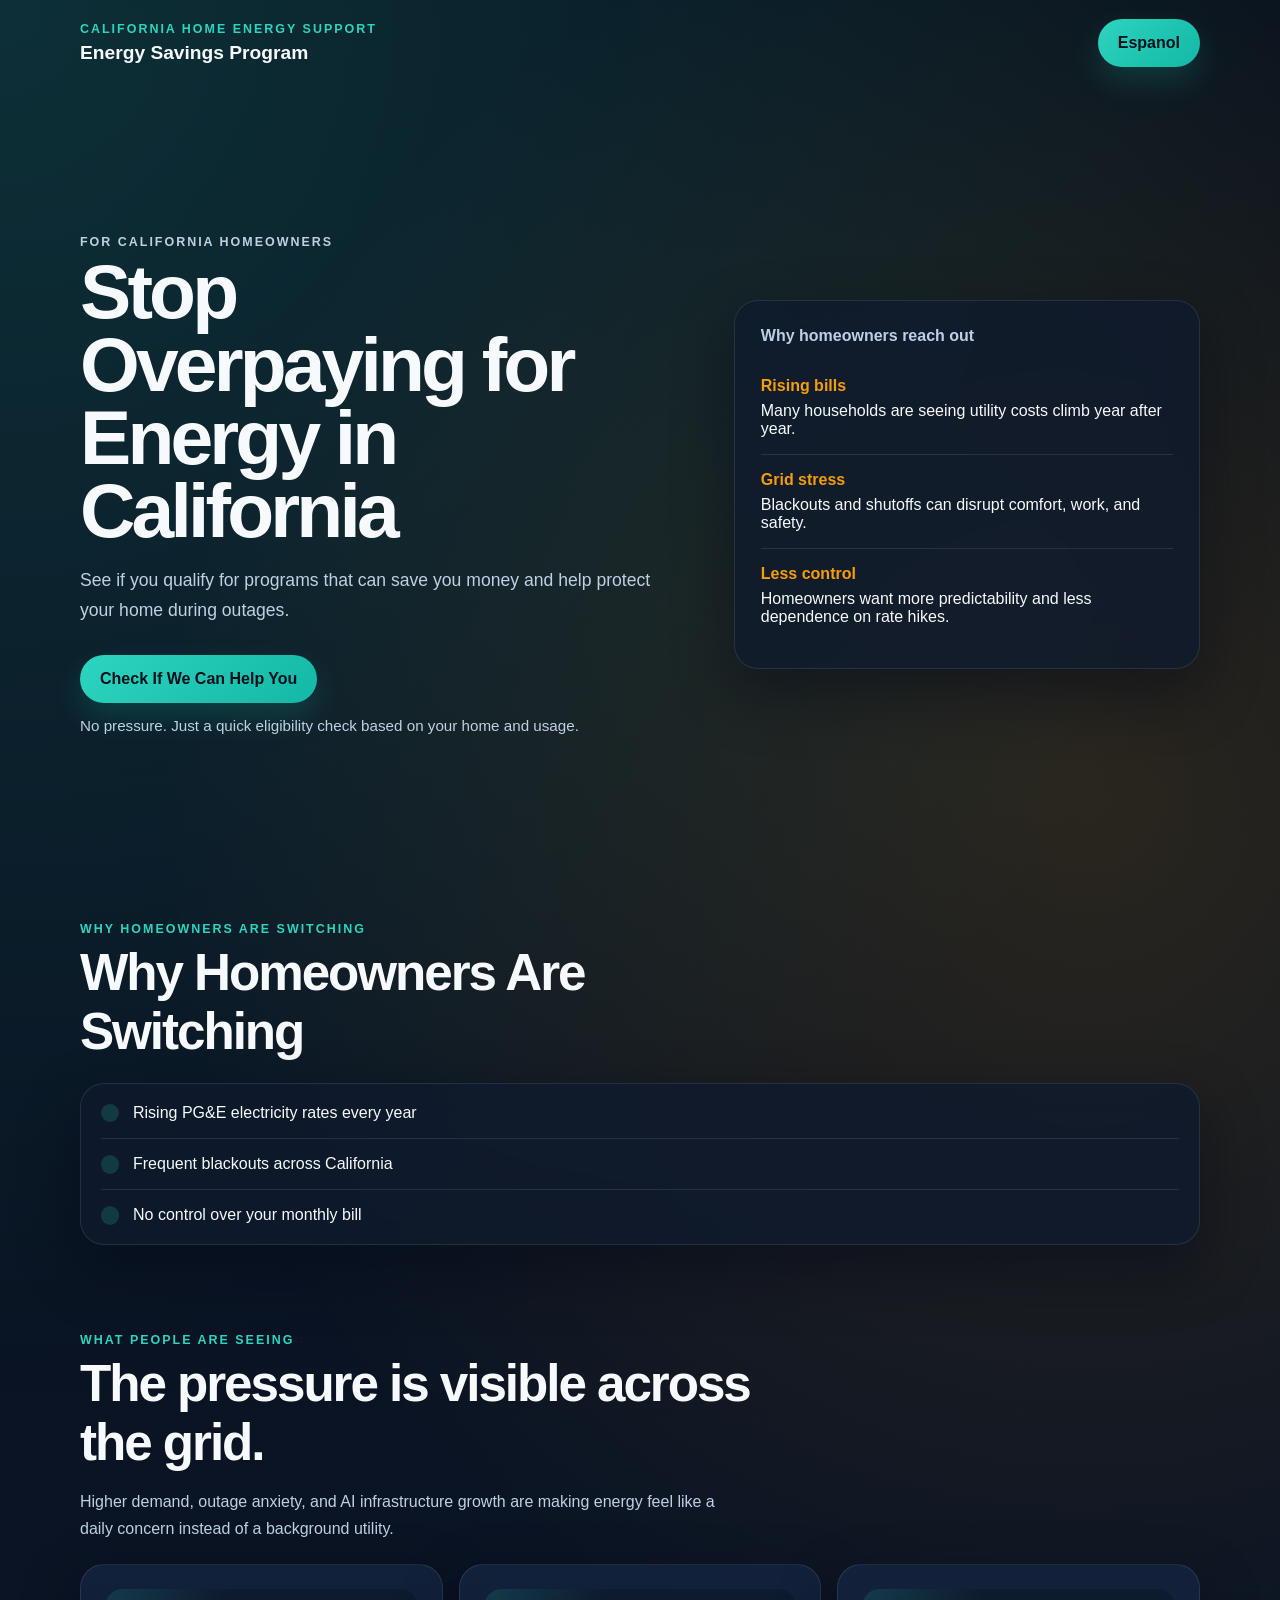
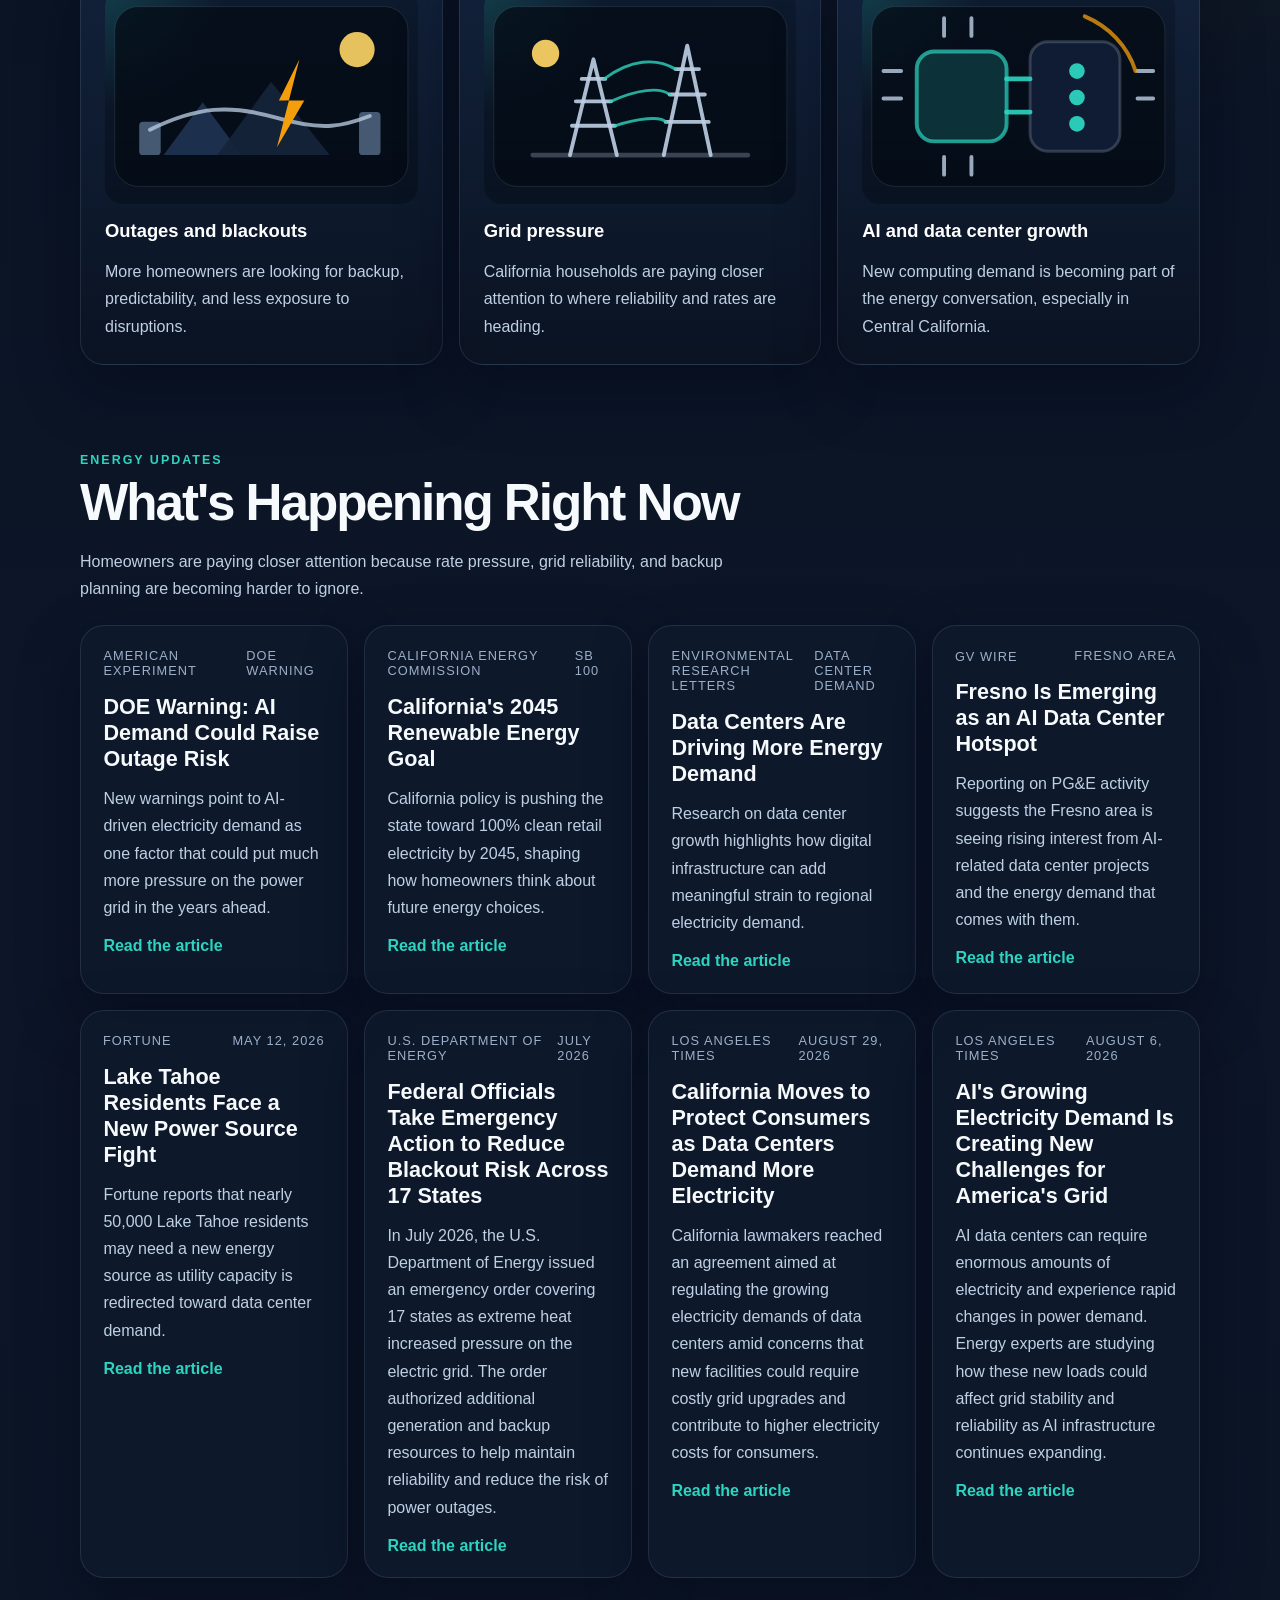
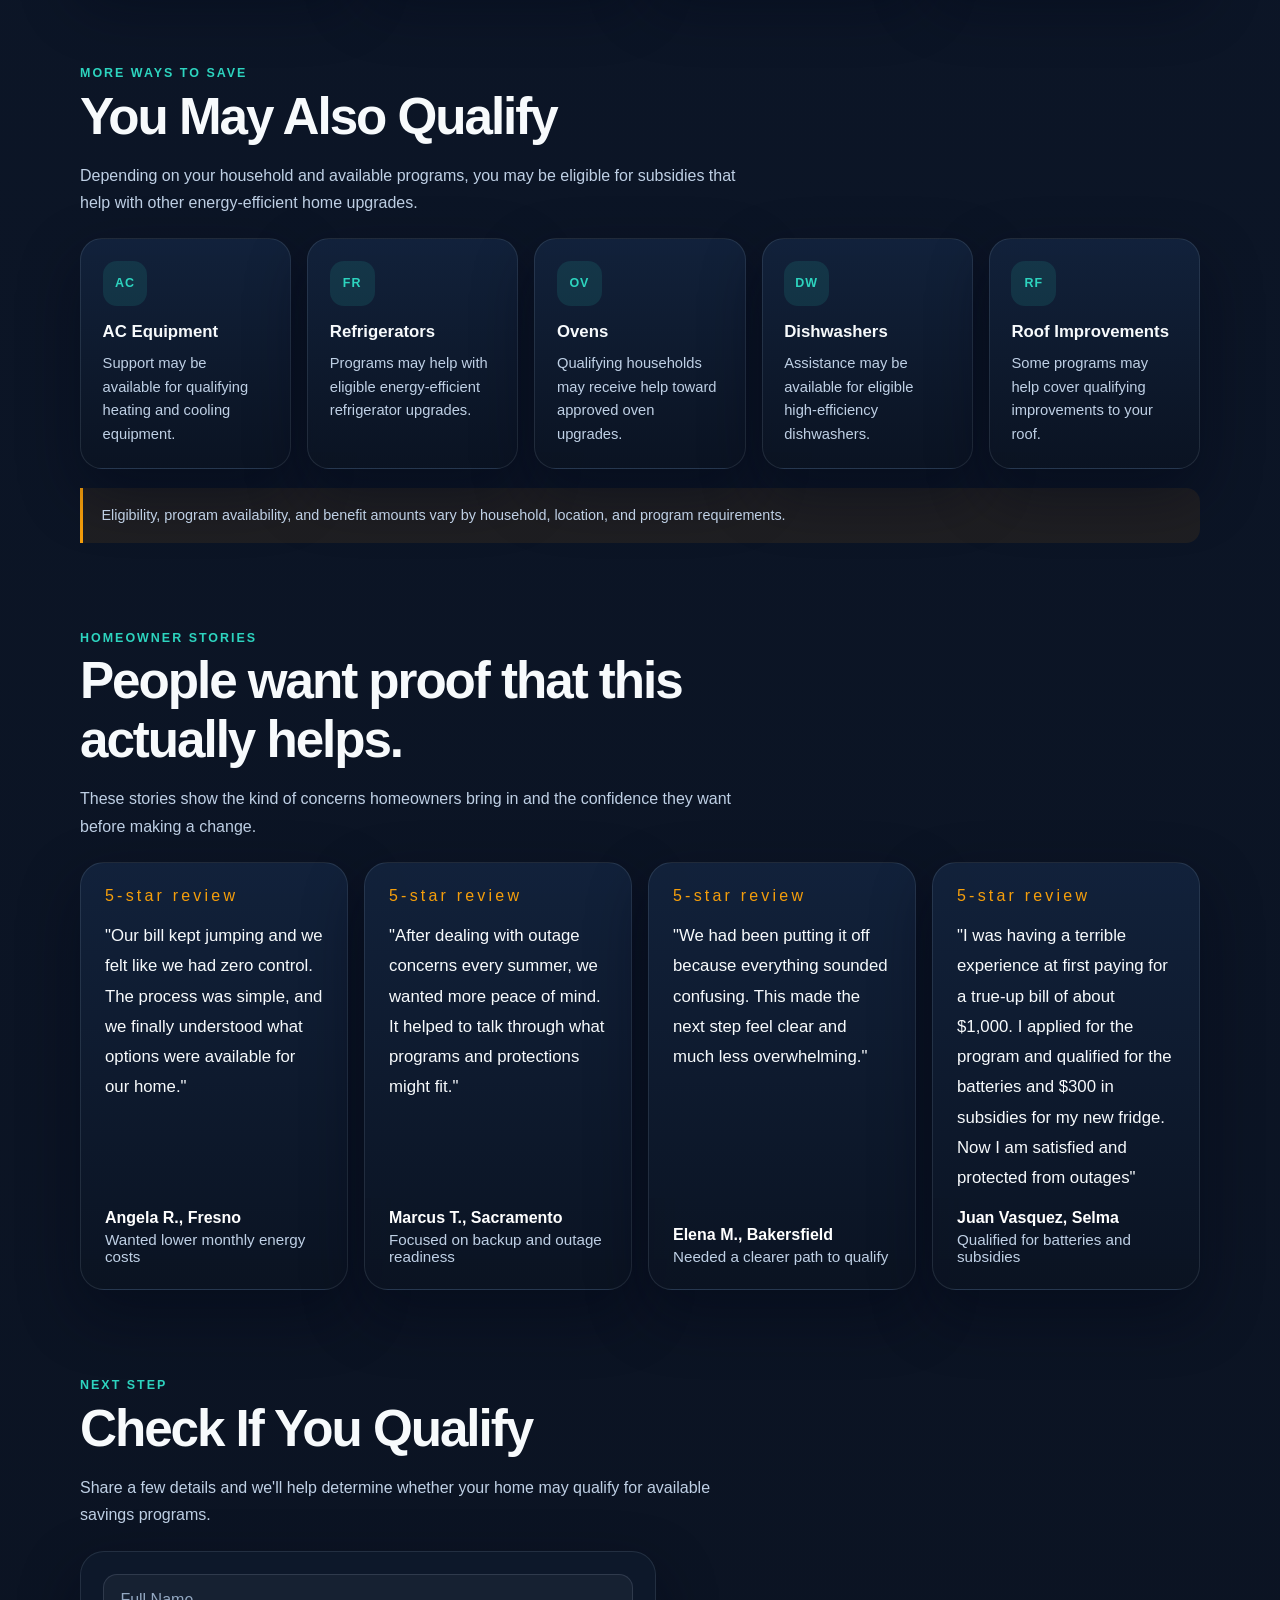
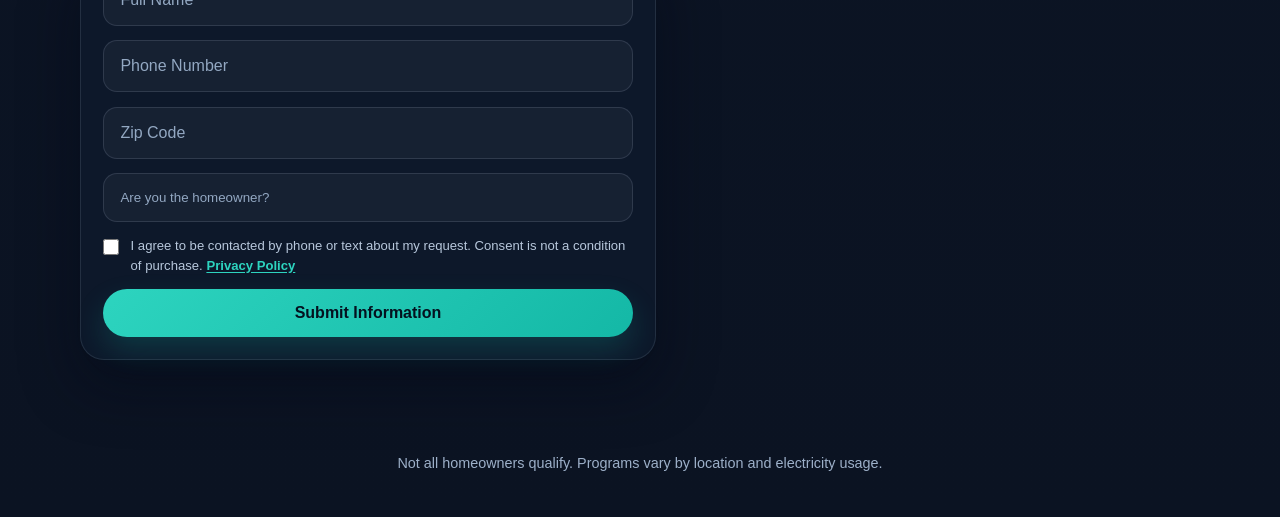
==== index.html @ 810e5eb0 "Initial website commit" ====
<!DOCTYPE html>
<html lang="en">
  <head>
    <meta charset="UTF-8" />
    <meta name="viewport" content="width=device-width, initial-scale=1.0" />
    <title id="pageTitle">Energy Savings Program</title>
    <meta
      name="description"
      content="Find out if your California home may qualify for energy savings programs that can lower your bill and help protect against outages."
    />
    <link rel="stylesheet" href="styles.css" />
  </head>
  <body>
    <header class="site-header">
      <div class="brand-block">
        <p class="eyebrow" id="navTag">California Home Energy Support</p>
        <h1 class="brand-title">Energy Savings Program</h1>
      </div>
      <button class="language-toggle" type="button" onclick="toggleLanguage()" id="langButton">
        Espanol
      </button>
    </header>

    <main>
      <section class="hero">
        <div class="hero-copy">
          <p class="eyebrow" id="heroTag">For California homeowners</p>
          <h2 id="headline">Stop Overpaying for Energy in California</h2>
          <p id="subtext">
            See if you qualify for programs that can save you money and help
            protect your home during outages.
          </p>
          <div class="hero-actions">
            <a class="cta" href="#qualify" id="ctaText">Check If We Can Help You</a>
            <p class="microcopy" id="heroNote">
              No pressure. Just a quick eligibility check based on your home and usage.
            </p>
          </div>
        </div>

        <aside class="hero-card">
          <p class="card-label" id="cardLabel">Why homeowners reach out</p>
          <ul class="stat-list">
            <li>
              <strong id="statOneNumber">Rising bills</strong>
              <span id="statOneText">Many households are seeing utility costs climb year after year.</span>
            </li>
            <li>
              <strong id="statTwoNumber">Grid stress</strong>
              <span id="statTwoText">Blackouts and shutoffs can disrupt comfort, work, and safety.</span>
            </li>
            <li>
              <strong id="statThreeNumber">Less control</strong>
              <span id="statThreeText">Homeowners want more predictability and less dependence on rate hikes.</span>
            </li>
          </ul>
        </aside>
      </section>

      <section class="section">
        <div class="section-heading">
          <p class="eyebrow" id="switchTag">Why homeowners are switching</p>
          <h2 id="switchTitle">Why Homeowners Are Switching</h2>
        </div>
        <ul class="reasons-list">
          <li id="reasonOne">Rising PG&amp;E electricity rates every year</li>
          <li id="reasonTwo">Frequent blackouts across California</li>
          <li id="reasonThree">No control over your monthly bill</li>
        </ul>
      </section>

      <section class="section visual-section">
        <div class="section-heading">
          <p class="eyebrow" id="visualTag">What people are seeing</p>
          <h2 id="visualTitle">The pressure is visible across the grid.</h2>
          <p id="visualIntro">
            Higher demand, outage anxiety, and AI infrastructure growth are making
            energy feel like a daily concern instead of a background utility.
          </p>
        </div>

        <div class="visual-grid">
          <article class="visual-card">
            <div class="visual-art visual-art-blackout" aria-hidden="true">
              <svg viewBox="0 0 320 220" role="presentation">
                <rect x="10" y="18" width="300" height="184" rx="24" />
                <circle cx="258" cy="62" r="18" class="glow-orb" />
                <path d="M60 170 L100 116 L140 170 Z" class="mountain-shape" />
                <path d="M115 170 L170 95 L230 170 Z" class="mountain-shape-alt" />
                <rect x="35" y="136" width="22" height="34" rx="4" class="pole-block" />
                <rect x="260" y="126" width="22" height="44" rx="4" class="pole-block" />
                <path d="M46 144 C95 120 128 118 176 132 S245 140 271 130" class="power-line" />
                <path d="M199 72 L178 114 H204 L176 162" class="bolt-shape" />
              </svg>
            </div>
            <p class="visual-label" id="visualOneLabel">Outages and blackouts</p>
            <p class="visual-text" id="visualOneText">
              More homeowners are looking for backup, predictability, and less exposure
              to disruptions.
            </p>
          </article>

          <article class="visual-card">
            <div class="visual-art visual-art-grid" aria-hidden="true">
              <svg viewBox="0 0 320 220" role="presentation">
                <rect x="10" y="18" width="300" height="184" rx="24" />
                <path d="M50 170 H270" class="ground-line" />
                <path d="M88 170 L112 72 L136 170" class="tower-legs" />
                <path d="M184 170 L208 58 L232 170" class="tower-legs" />
                <path d="M100 92 H124 M94 115 H130 M90 140 H134" class="tower-bars" />
                <path d="M196 82 H220 M190 108 H226 M186 136 H230" class="tower-bars" />
                <path d="M123 92 C150 72 176 70 196 82" class="wire-curve" />
                <path d="M130 115 C156 103 180 100 190 108" class="wire-curve" />
                <path d="M134 140 C158 132 181 130 186 136" class="wire-curve" />
                <circle cx="63" cy="66" r="14" class="sun-disc" />
              </svg>
            </div>
            <p class="visual-label" id="visualTwoLabel">Grid pressure</p>
            <p class="visual-text" id="visualTwoText">
              California households are paying closer attention to where reliability and rates are heading.
            </p>
          </article>

          <article class="visual-card">
            <div class="visual-art visual-art-ai" aria-hidden="true">
              <svg viewBox="0 0 320 220" role="presentation">
                <rect x="10" y="18" width="300" height="184" rx="24" />
                <rect x="56" y="64" width="92" height="92" rx="18" class="chip-core" />
                <rect x="172" y="54" width="92" height="112" rx="18" class="server-stack" />
                <path d="M148 92 H172" class="data-link" />
                <path d="M148 126 H172" class="data-link" />
                <path d="M84 48 V30 M112 48 V30 M84 190 V172 M112 190 V172" class="pin-line" />
                <path d="M40 84 H22 M40 112 H22 M282 84 H298 M282 112 H298" class="pin-line" />
                <circle cx="220" cy="84" r="8" class="status-dot" />
                <circle cx="220" cy="111" r="8" class="status-dot" />
                <circle cx="220" cy="138" r="8" class="status-dot" />
                <path d="M228 28 C252 38 272 58 280 84" class="signal-arc" />
              </svg>
            </div>
            <p class="visual-label" id="visualThreeLabel">AI and data center growth</p>
            <p class="visual-text" id="visualThreeText">
              New computing demand is becoming part of the energy conversation, especially in Central California.
            </p>
          </article>
        </div>
      </section>

      <section class="section articles">
        <div class="section-heading">
          <p class="eyebrow" id="articleTag">Energy updates</p>
          <h2 id="articleTitle">What's Happening Right Now</h2>
          <p id="articleIntro">
            Homeowners are paying closer attention because rate pressure, grid reliability,
            and backup planning are becoming harder to ignore.
          </p>
        </div>

        <div class="article-grid">
          <article class="article">
            <div class="article-meta">
              <span id="articleOneSource">American Experiment</span>
              <span id="articleOneDate">DOE warning</span>
            </div>
            <h3 id="articleOneTitle">DOE Warning: AI Demand Could Raise Outage Risk</h3>
            <p id="articleOneText">
              New warnings point to AI-driven electricity demand as one factor that could
              put much more pressure on the power grid in the years ahead.
            </p>
            <a
              href="https://www.americanexperiment.org/risk-of-power-outages-increase-100x-by-2030-warns-doe/"
              id="articleOneLink"
              target="_blank"
              rel="noreferrer"
              >Read the article</a
            >
          </article>

          <article class="article">
            <div class="article-meta">
              <span id="articleTwoSource">California Energy Commission</span>
              <span id="articleTwoDate">SB 100</span>
            </div>
            <h3 id="articleTwoTitle">California's 2045 Renewable Energy Goal</h3>
            <p id="articleTwoText">
              California policy is pushing the state toward 100% clean retail electricity
              by 2045, shaping how homeowners think about future energy choices.
            </p>
            <a
              href="https://www.energy.ca.gov/sb100"
              id="articleTwoLink"
              target="_blank"
              rel="noreferrer"
              >Read the article</a
            >
          </article>

          <article class="article">
            <div class="article-meta">
              <span id="articleThreeSource">Environmental Research Letters</span>
              <span id="articleThreeDate">Data center demand</span>
            </div>
            <h3 id="articleThreeTitle">Data Centers Are Driving More Energy Demand</h3>
            <p id="articleThreeText">
              Research on data center growth highlights how digital infrastructure can add
              meaningful strain to regional electricity demand.
            </p>
            <a
              href="https://iopscience.iop.org/article/10.1088/1748-9326/ABFBA1"
              id="articleThreeLink"
              target="_blank"
              rel="noreferrer"
              >Read the article</a
            >
          </article>

          <article class="article">
            <div class="article-meta">
              <span id="articleFourSource">GV Wire</span>
              <span id="articleFourDate">Fresno area</span>
            </div>
            <h3 id="articleFourTitle">Fresno Is Emerging as an AI Data Center Hotspot</h3>
            <p id="articleFourText">
              Reporting on PG&amp;E activity suggests the Fresno area is seeing rising interest
              from AI-related data center projects and the energy demand that comes with them.
            </p>
            <a
              href="https://gvwire.com/2025/05/27/pge-sees-surge-in-ai-data-center-interest-with-fresno-area-emerging-as-new-hotspot/"
              id="articleFourLink"
              target="_blank"
              rel="noreferrer"
              >Read the article</a
            >
          </article>

          <article class="article">
            <div class="article-meta">
              <span id="articleFiveSource">Fortune</span>
              <span id="articleFiveDate">May 12, 2026</span>
            </div>
            <h3 id="articleFiveTitle">Lake Tahoe Residents Face a New Power Source Fight</h3>
            <p id="articleFiveText">
              Fortune reports that nearly 50,000 Lake Tahoe residents may need a new
              energy source as utility capacity is redirected toward data center demand.
            </p>
            <a
              href="https://fortune.com/2026/05/12/lake-tahoe-data-center-49000-residents-power-source/"
              id="articleFiveLink"
              target="_blank"
              rel="noreferrer"
              >Read the article</a
            >
          </article>

          <article class="article">
            <div class="article-meta">
              <span id="articleSixSource">U.S. Department of Energy</span>
              <span id="articleSixDate">July 2026</span>
            </div>
            <h3 id="articleSixTitle">Federal Officials Take Emergency Action to Reduce Blackout Risk Across 17 States</h3>
            <p id="articleSixText">
              In July 2026, the U.S. Department of Energy issued an emergency order covering 17 states as extreme heat increased pressure on the electric grid. The order authorized additional generation and backup resources to help maintain reliability and reduce the risk of power outages.
            </p>
            <a
              href="https://www.energy.gov/articles/energy-secretary-secures-grid-across-17-states-amid-period-hot-weather"
              id="articleSixLink"
              target="_blank"
              rel="noreferrer"
              >Read the article</a
            >
          </article>

          <article class="article">
            <div class="article-meta">
              <span id="articleSevenSource">Los Angeles Times</span>
              <span id="articleSevenDate">August 29, 2026</span>
            </div>
            <h3 id="articleSevenTitle">California Moves to Protect Consumers as Data Centers Demand More Electricity</h3>
            <p id="articleSevenText">
              California lawmakers reached an agreement aimed at regulating the growing electricity demands of data centers amid concerns that new facilities could require costly grid upgrades and contribute to higher electricity costs for consumers.
            </p>
            <a
              href="https://www.latimes.com/california/story/2026-08-29/california-lawmakers-reach-deal-in-high-stakes-fight-over-regulating-data-centers"
              id="articleSevenLink"
              target="_blank"
              rel="noreferrer"
              >Read the article</a
            >
          </article>

          <article class="article">
            <div class="article-meta">
              <span id="articleEightSource">Los Angeles Times</span>
              <span id="articleEightDate">August 6, 2026</span>
            </div>
            <h3 id="articleEightTitle">AI's Growing Electricity Demand Is Creating New Challenges for America's Grid</h3>
            <p id="articleEightText">
              AI data centers can require enormous amounts of electricity and experience rapid changes in power demand. Energy experts are studying how these new loads could affect grid stability and reliability as AI infrastructure continues expanding.
            </p>
            <a
              href="https://www.latimes.com/business/story/2026-08-06/ai-power-surge-is-frying-its-own-data-centers-rattling-grid"
              id="articleEightLink"
              target="_blank"
              rel="noreferrer"
              >Read the article</a
            >
          </article>
        </div>
      </section>

      <section class="section subsidies" aria-labelledby="subsidyTitle">
        <div class="section-heading">
          <p class="eyebrow" id="subsidyTag">More ways to save</p>
          <h2 id="subsidyTitle">You May Also Qualify</h2>
          <p id="subsidyIntro">
            Depending on your household and available programs, you may be eligible for
            subsidies that help with other energy-efficient home upgrades.
          </p>
        </div>

        <div class="subsidy-grid">
          <article class="subsidy-card">
            <span class="subsidy-icon" aria-hidden="true">AC</span>
            <h3 id="subsidyAcTitle">AC Equipment</h3>
            <p id="subsidyAcText">Support may be available for qualifying heating and cooling equipment.</p>
          </article>
          <article class="subsidy-card">
            <span class="subsidy-icon" aria-hidden="true">FR</span>
            <h3 id="subsidyFridgeTitle">Refrigerators</h3>
            <p id="subsidyFridgeText">Programs may help with eligible energy-efficient refrigerator upgrades.</p>
          </article>
          <article class="subsidy-card">
            <span class="subsidy-icon" aria-hidden="true">OV</span>
            <h3 id="subsidyOvenTitle">Ovens</h3>
            <p id="subsidyOvenText">Qualifying households may receive help toward approved oven upgrades.</p>
          </article>
          <article class="subsidy-card">
            <span class="subsidy-icon" aria-hidden="true">DW</span>
            <h3 id="subsidyDishwasherTitle">Dishwashers</h3>
            <p id="subsidyDishwasherText">Assistance may be available for eligible high-efficiency dishwashers.</p>
          </article>
          <article class="subsidy-card">
            <span class="subsidy-icon" aria-hidden="true">RF</span>
            <h3 id="subsidyRoofTitle">Roof Improvements</h3>
            <p id="subsidyRoofText">Some programs may help cover qualifying improvements to your roof.</p>
          </article>
        </div>

        <p class="subsidy-disclaimer" id="subsidyDisclaimer">
          Eligibility, program availability, and benefit amounts vary by household, location, and program requirements.
        </p>
      </section>

      <section class="section testimonials">
        <div class="section-heading">
          <p class="eyebrow" id="testimonialTag">Homeowner stories</p>
          <h2 id="testimonialTitle">People want proof that this actually helps.</h2>
          <p id="testimonialIntro">
            These stories show the kind of concerns homeowners bring in and the
            confidence they want before making a change.
          </p>
        </div>

        <div class="testimonial-grid">
          <article class="testimonial-card">
            <div class="testimonial-stars" aria-hidden="true" id="testimonialOneStars">5-star review</div>
            <p class="testimonial-quote" id="testimonialOneQuote">
              "Our bill kept jumping and we felt like we had zero control. The
              process was simple, and we finally understood what options were available
              for our home."
            </p>
            <div class="testimonial-footer">
              <strong id="testimonialOneName">Angela R., Fresno</strong>
              <span id="testimonialOneResult">Wanted lower monthly energy costs</span>
            </div>
          </article>

          <article class="testimonial-card">
            <div class="testimonial-stars" aria-hidden="true" id="testimonialTwoStars">5-star review</div>
            <p class="testimonial-quote" id="testimonialTwoQuote">
              "After dealing with outage concerns every summer, we wanted more peace
              of mind. It helped to talk through what programs and protections might fit."
            </p>
            <div class="testimonial-footer">
              <strong id="testimonialTwoName">Marcus T., Sacramento</strong>
              <span id="testimonialTwoResult">Focused on backup and outage readiness</span>
            </div>
          </article>

          <article class="testimonial-card">
            <div class="testimonial-stars" aria-hidden="true" id="testimonialThreeStars">5-star review</div>
            <p class="testimonial-quote" id="testimonialThreeQuote">
              "We had been putting it off because everything sounded confusing. This
              made the next step feel clear and much less overwhelming."
            </p>
            <div class="testimonial-footer">
              <strong id="testimonialThreeName">Elena M., Bakersfield</strong>
              <span id="testimonialThreeResult">Needed a clearer path to qualify</span>
            </div>
          </article>
          <article class="testimonial-card">
            <div class="testimonial-stars" aria-hidden="true" id="testimonialFourStars">5-star review</div>
            <p class="testimonial-quote" id="testimonialFourQuote">
              "I was having a terrible experience at first paying for a true-up bill of about $1,000. I applied for the program
              and qualified for the batteries and $300 in subsidies for my new fridge. Now I am satisfied and protected from outages"
            </p>
            <div class="testimonial-footer">
              <strong id="testimonialFourName">Juan Vasquez, Selma</strong>
              <span id="testimonialFourResult">Qualified for batteries and subsidies</span>
            </div>
          </article>
        </div>
      </section>

      <section class="section form-section" id="qualify">
        <div class="section-heading">
          <p class="eyebrow" id="formTag">Next step</p>
          <h2 id="formTitle">Check If You Qualify</h2>
          <p id="formText">
            Share a few details and we'll help determine whether your home may
            qualify for available savings programs.
          </p>
        </div>

        <form class="lead-form">
          <input type="text" placeholder="Full Name" aria-label="Full Name" id="fullName" required />
          <input type="tel" placeholder="Phone Number" aria-label="Phone Number" id="phoneNumber" required />
          <input type="text" placeholder="Zip Code" aria-label="Zip Code" id="zipCode" required />
          <select id="homeownerStatus" aria-label="Are you the homeowner?" required>
            <option value="" disabled selected id="homeownerPlaceholder">Are you the homeowner?</option>
            <option value="yes" id="homeownerYes">Yes, I own my home</option>
            <option value="no" id="homeownerNo">No</option>
          </select>
          <label class="consent-row">
            <input type="checkbox" id="contactConsent" required />
            <span class="consent-copy"><span id="consentText">I agree to be contacted by phone or text about my request. Consent is not a condition of purchase.</span> <a href="privacy.html" id="privacyLink">Privacy Policy</a></span>
          </label>
          <button type="submit" id="submitText">Submit Information</button>
        </form>
      </section>
    </main>

    <footer>
      <p id="footerText">
        Not all homeowners qualify. Programs vary by location and electricity usage.
      </p>
    </footer>

    <script src="script.js"></script>
  </body>
</html>
---- styles.css ----
:root {
  --bg: #08111f;
  --bg-soft: #0f1a2d;
  --panel: rgba(15, 26, 45, 0.78);
  --panel-strong: #13233d;
  --text: #f7fafc;
  --muted: #bfd0e5;
  --line: rgba(191, 208, 229, 0.12);
  --accent: #2dd4bf;
  --accent-deep: #14b8a6;
  --warning: #f59e0b;
  --max-width: 1120px;
  --shadow: 0 24px 60px rgba(2, 6, 23, 0.45);
}

* {
  box-sizing: border-box;
}

html {
  scroll-behavior: smooth;
}

body {
  margin: 0;
  font-family: "Segoe UI", Tahoma, Geneva, Verdana, sans-serif;
  color: var(--text);
  background:
    radial-gradient(circle at top left, rgba(45, 212, 191, 0.16), transparent 25%),
    radial-gradient(circle at 85% 15%, rgba(245, 158, 11, 0.14), transparent 20%),
    linear-gradient(180deg, #07101d 0%, #0c1628 45%, #0b1322 100%);
}

a {
  color: inherit;
  text-decoration: none;
}

button,
input {
  font: inherit;
}

.site-header,
.hero,
.section,
footer {
  width: min(calc(100% - 2rem), var(--max-width));
  margin: 0 auto;
}

.site-header {
  display: flex;
  align-items: center;
  justify-content: space-between;
  gap: 1rem;
  padding: 1.2rem 0;
}

.brand-title {
  margin: 0;
  font-size: 1.2rem;
}

.eyebrow {
  margin: 0 0 0.4rem;
  color: var(--accent);
  font-size: 0.78rem;
  font-weight: 700;
  letter-spacing: 0.16em;
  text-transform: uppercase;
}

.language-toggle,
.cta,
.lead-form button {
  display: inline-flex;
  align-items: center;
  justify-content: center;
  min-height: 3rem;
  padding: 0.85rem 1.25rem;
  border: none;
  border-radius: 999px;
  color: #04111f;
  font-weight: 700;
  background: linear-gradient(135deg, var(--accent) 0%, var(--accent-deep) 100%);
  box-shadow: 0 14px 30px rgba(20, 184, 166, 0.2);
  cursor: pointer;
  transition: transform 180ms ease, box-shadow 180ms ease;
}

.language-toggle:hover,
.cta:hover,
.lead-form button:hover {
  transform: translateY(-2px);
  box-shadow: 0 18px 32px rgba(20, 184, 166, 0.28);
}

.hero {
  display: grid;
  grid-template-columns: 1.15fr 0.85fr;
  gap: 1.5rem;
  align-items: center;
  min-height: calc(100vh - 5.5rem);
  padding: 3rem 0 4rem;
}

.hero h2 {
  margin: 0;
  font-size: clamp(2.8rem, 6vw, 5.3rem);
  line-height: 0.95;
  letter-spacing: -0.05em;
  max-width: 12ch;
}

.hero p {
  color: var(--muted);
}

.hero-copy > p#subtext {
  max-width: 38rem;
  margin: 1.2rem 0 0;
  font-size: 1.1rem;
  line-height: 1.7;
}

.hero-actions {
  display: flex;
  flex-direction: column;
  align-items: flex-start;
  gap: 0.9rem;
  margin-top: 1.8rem;
}

.microcopy {
  margin: 0;
  font-size: 0.95rem;
}

.hero-card,
.article,
.lead-form,
.reasons-list {
  border: 1px solid var(--line);
  border-radius: 24px;
  background: var(--panel);
  box-shadow: var(--shadow);
  backdrop-filter: blur(14px);
}

.hero-card {
  padding: 1.6rem;
}

.card-label {
  margin: 0 0 1rem;
  color: white;
  font-weight: 700;
}

.stat-list,
.reasons-list {
  padding: 0;
  margin: 0;
  list-style: none;
}

.stat-list li,
.reasons-list li {
  padding: 1rem 0;
  border-bottom: 1px solid var(--line);
}

.stat-list li:last-child,
.reasons-list li:last-child {
  border-bottom: none;
}

.stat-list strong {
  display: block;
  margin-bottom: 0.45rem;
  color: var(--warning);
}

.section {
  padding: 1.5rem 0 4rem;
}

.section-heading {
  max-width: 42rem;
  margin-bottom: 1.4rem;
}

.section-heading h2 {
  margin: 0;
  font-size: clamp(2rem, 4vw, 3.5rem);
  letter-spacing: -0.04em;
}

.section-heading p:last-child {
  color: var(--muted);
  line-height: 1.7;
}

.reasons-list {
  padding: 0.25rem 1.25rem;
}

.reasons-list li {
  position: relative;
  padding-left: 2rem;
  color: var(--text);
}

.reasons-list li::before {
  position: absolute;
  left: 0;
  top: 1rem;
  width: 1.15rem;
  height: 1.15rem;
  border-radius: 50%;
  background: rgba(45, 212, 191, 0.18);
  content: "";
}

.article-grid,
.testimonial-grid {
  display: grid;
  grid-template-columns: repeat(auto-fit, minmax(260px, 1fr));
  gap: 1rem;
}

.subsidy-grid {
  display: grid;
  grid-template-columns: repeat(5, 1fr);
  gap: 1rem;
}

.subsidy-card {
  padding: 1.35rem;
  border: 1px solid var(--line);
  border-radius: 22px;
  background: linear-gradient(180deg, rgba(19, 35, 61, 0.92), rgba(11, 19, 34, 0.95));
  box-shadow: var(--shadow);
}

.subsidy-icon {
  display: grid;
  width: 2.8rem;
  height: 2.8rem;
  margin-bottom: 1rem;
  place-items: center;
  border-radius: 14px;
  color: var(--accent);
  background: rgba(45, 212, 191, 0.12);
  font-size: 0.78rem;
  font-weight: 800;
  letter-spacing: 0.08em;
}

.subsidy-card h3 {
  margin: 0 0 0.65rem;
  font-size: 1.05rem;
}

.subsidy-card p {
  margin: 0;
  color: var(--muted);
  font-size: 0.92rem;
  line-height: 1.6;
}

.subsidy-disclaimer {
  margin: 1.2rem 0 0;
  padding: 1rem 1.15rem;
  border-left: 3px solid var(--warning);
  border-radius: 0 14px 14px 0;
  color: var(--muted);
  background: rgba(245, 158, 11, 0.08);
  font-size: 0.9rem;
  line-height: 1.6;
}

.visual-grid {
  display: grid;
  grid-template-columns: repeat(3, 1fr);
  gap: 1rem;
}

.visual-card,
.testimonial-card {
  display: flex;
  flex-direction: column;
  gap: 1rem;
  min-height: 100%;
  padding: 1.5rem;
  border: 1px solid var(--line);
  border-radius: 24px;
  background:
    linear-gradient(180deg, rgba(19, 35, 61, 0.92), rgba(11, 19, 34, 0.95));
  box-shadow: var(--shadow);
}

.article {
  padding: 1.4rem;
}

.visual-art {
  overflow: hidden;
  border-radius: 18px;
  background:
    radial-gradient(circle at top left, rgba(45, 212, 191, 0.18), transparent 32%),
    linear-gradient(180deg, rgba(8, 17, 31, 0.35), rgba(8, 17, 31, 0.8));
}

.visual-art svg {
  display: block;
  width: 100%;
  height: auto;
}

.visual-art rect:first-child {
  fill: rgba(4, 10, 20, 0.72);
  stroke: rgba(191, 208, 229, 0.12);
}

.glow-orb {
  fill: rgba(255, 214, 102, 0.9);
}

.mountain-shape {
  fill: rgba(32, 52, 83, 0.9);
}

.mountain-shape-alt {
  fill: rgba(22, 35, 58, 0.95);
}

.pole-block {
  fill: rgba(97, 122, 153, 0.7);
}

.power-line,
.wire-curve,
.tower-bars,
.tower-legs,
.ground-line,
.data-link,
.pin-line,
.signal-arc {
  fill: none;
  stroke-linecap: round;
  stroke-linejoin: round;
}

.power-line {
  stroke: rgba(191, 208, 229, 0.75);
  stroke-width: 4;
}

.bolt-shape {
  fill: #f59e0b;
}

.ground-line {
  stroke: rgba(191, 208, 229, 0.28);
  stroke-width: 5;
}

.tower-legs,
.tower-bars {
  stroke: rgba(191, 208, 229, 0.9);
  stroke-width: 4;
}

.wire-curve {
  stroke: rgba(45, 212, 191, 0.8);
  stroke-width: 3;
}

.sun-disc {
  fill: rgba(255, 214, 102, 0.92);
}

.chip-core {
  fill: rgba(45, 212, 191, 0.18);
  stroke: rgba(45, 212, 191, 0.7);
  stroke-width: 4;
}

.server-stack {
  fill: rgba(17, 30, 54, 0.92);
  stroke: rgba(191, 208, 229, 0.22);
  stroke-width: 3;
}

.data-link {
  stroke: rgba(45, 212, 191, 0.9);
  stroke-width: 5;
}

.pin-line {
  stroke: rgba(191, 208, 229, 0.8);
  stroke-width: 4;
}

.status-dot {
  fill: rgba(45, 212, 191, 0.95);
}

.signal-arc {
  stroke: rgba(245, 158, 11, 0.75);
  stroke-width: 4;
}

.visual-label {
  margin: 0;
  color: white;
  font-size: 1.15rem;
  font-weight: 700;
}

.visual-text {
  margin: 0;
  color: var(--muted);
  line-height: 1.7;
}

.article-meta {
  display: flex;
  align-items: center;
  justify-content: space-between;
  gap: 0.75rem;
  margin-bottom: 1rem;
  color: #9db0c9;
  font-size: 0.8rem;
  text-transform: uppercase;
  letter-spacing: 0.08em;
}

.article h3 {
  margin-top: 0;
  margin-bottom: 0.8rem;
  font-size: 1.35rem;
}

.article p {
  margin: 0 0 1rem;
  color: var(--muted);
  line-height: 1.7;
}

.article a {
  color: var(--accent);
  font-weight: 700;
}

.testimonial-stars {
  color: var(--warning);
  letter-spacing: 0.2em;
}

.testimonial-quote {
  margin: 0;
  color: var(--text);
  font-size: 1.05rem;
  line-height: 1.8;
}

.testimonial-footer {
  display: grid;
  gap: 0.25rem;
  margin-top: auto;
}

.testimonial-footer strong {
  color: white;
}

.testimonial-footer span {
  color: var(--muted);
  font-size: 0.95rem;
}

.form-section {
  padding-bottom: 5rem;
}

.lead-form {
  display: grid;
  gap: 0.9rem;
  max-width: 36rem;
  padding: 1.4rem;
}

.lead-form input:not([type="checkbox"]),
.lead-form select {
  width: 100%;
  padding: 1rem;
  border: 1px solid rgba(191, 208, 229, 0.14);
  border-radius: 14px;
  color: var(--text);
  background: rgba(255, 255, 255, 0.04);
}

.lead-form input:not([type="checkbox"])::placeholder {
  color: #93a8c2;
}

.lead-form input:not([type="checkbox"]):focus,
.lead-form select:focus {
  outline: 2px solid rgba(45, 212, 191, 0.3);
  border-color: transparent;
}

.lead-form select {
  appearance: none;
  color: var(--text);
}

.lead-form select:invalid {
  color: #93a8c2;
}

.consent-row {
  display: flex;
  gap: 0.7rem;
  align-items: flex-start;
  color: #b8c8dc;
  font-size: 0.82rem;
  line-height: 1.45;
  cursor: pointer;
}

.consent-row input {
  width: 1rem;
  height: 1rem;
  margin: 0.14rem 0 0;
  accent-color: var(--accent);
  flex: 0 0 auto;
}
footer {
  padding: 0 0 2rem;
  color: #9db0c9;
  font-size: 0.9rem;
  text-align: center;
}

@media (max-width: 900px) {
  .hero,
  .visual-grid,
  .testimonial-grid {
    grid-template-columns: 1fr;
  }

  .subsidy-grid {
    grid-template-columns: repeat(2, 1fr);
  }

  .article-grid {
    grid-template-columns: 1fr;
  }

  .hero {
    min-height: auto;
    padding-top: 2rem;
  }
}

@media (max-width: 640px) {
  .site-header {
    flex-direction: column;
    align-items: flex-start;
  }

  .site-header,
  .hero,
  .section,
  footer {
    width: min(calc(100% - 1.25rem), var(--max-width));
  }

  .hero h2,
  .section-heading h2 {
    font-size: clamp(2rem, 12vw, 3rem);
  }

  .article-meta {
    flex-direction: column;
    align-items: flex-start;
  }

  .cta,
  .language-toggle,
  .lead-form button {
    width: 100%;
  }

  .subsidy-grid {
    grid-template-columns: 1fr;
  }
}

.consent-copy a {
  color: var(--accent);
  font-weight: 700;
  text-decoration: underline;
  text-underline-offset: 0.15em;
}

.privacy-policy {
  padding: 2rem 0 5rem;
}

.privacy-policy .policy-copy {
  max-width: 48rem;
  padding: 1.8rem;
  border: 1px solid var(--line);
  border-radius: 24px;
  background: var(--panel);
  box-shadow: var(--shadow);
}

.privacy-policy h2 {
  margin: 2rem 0 0.7rem;
  font-size: 1.25rem;
}

.privacy-policy h2:first-child {
  margin-top: 0;
}

.privacy-policy p,
.privacy-policy li {
  color: var(--muted);
  line-height: 1.7;
}

.policy-language-toggle {
  margin-top: 1rem;
}
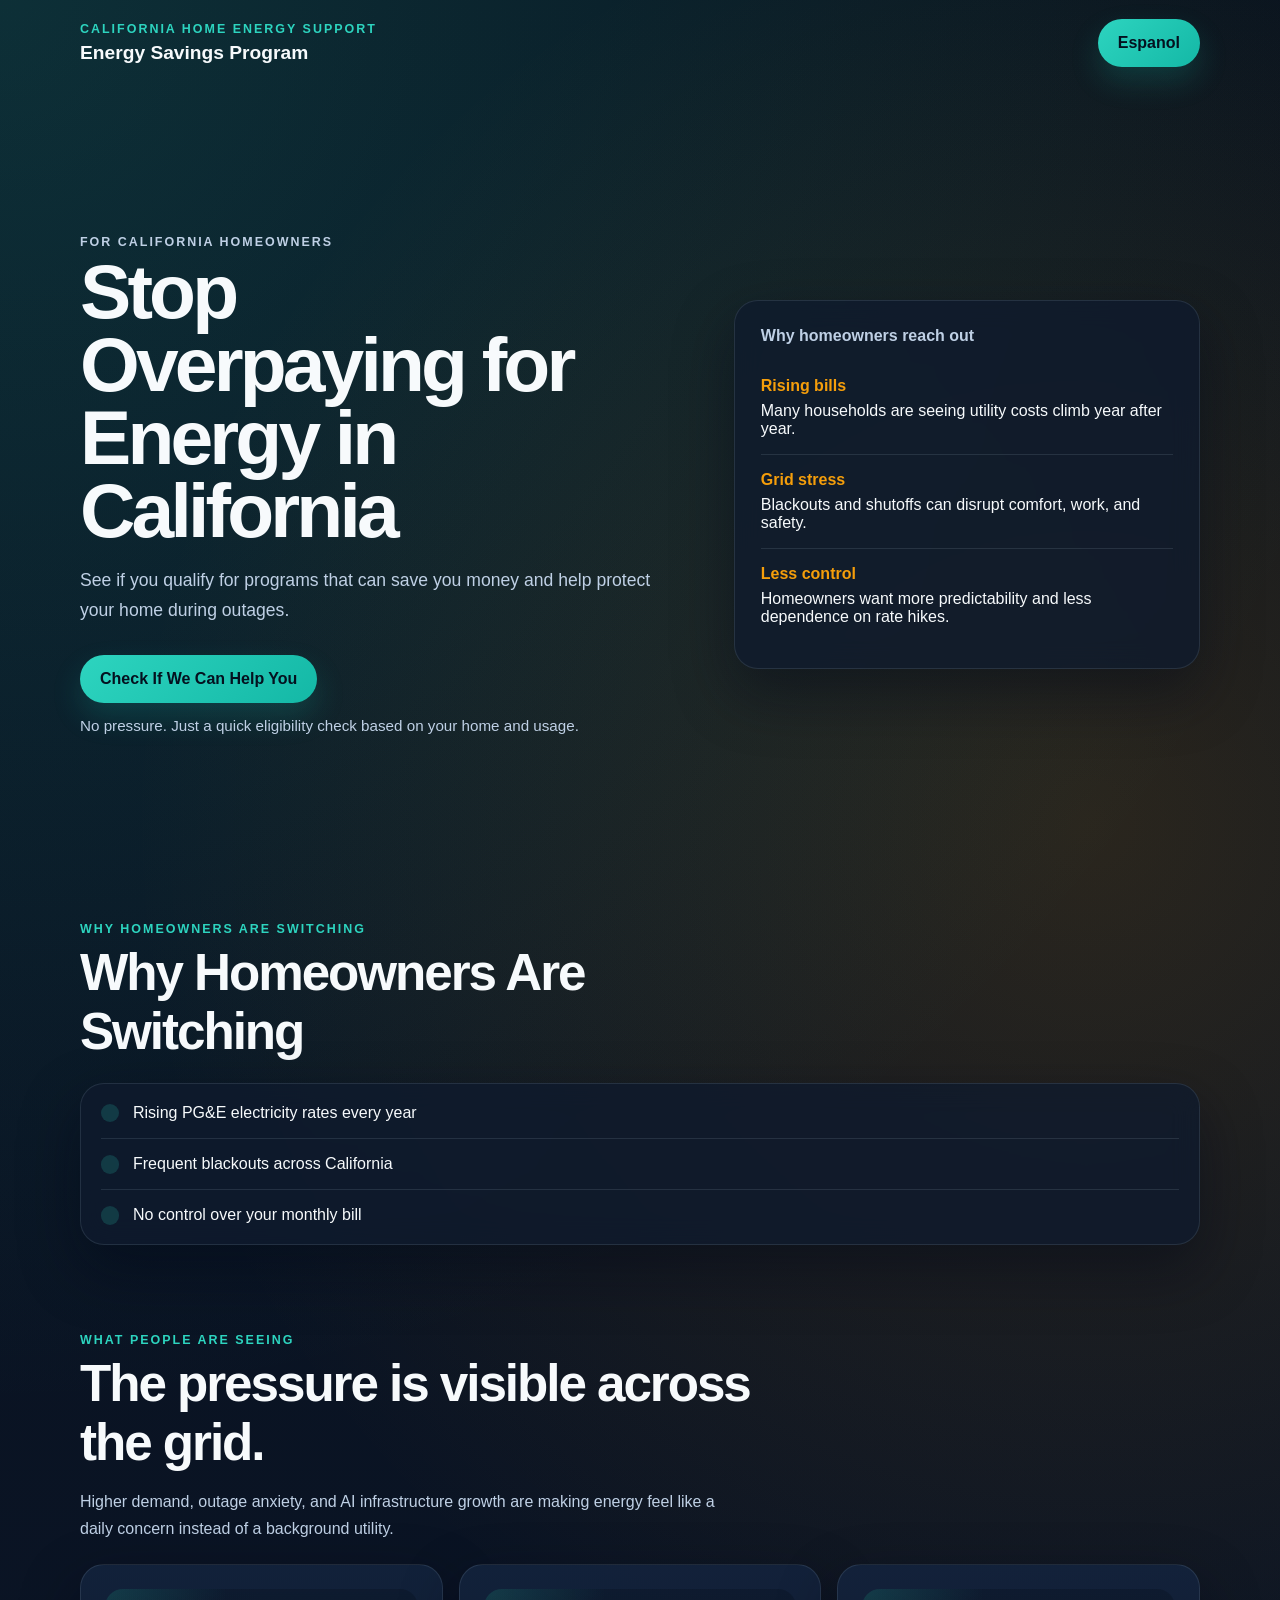
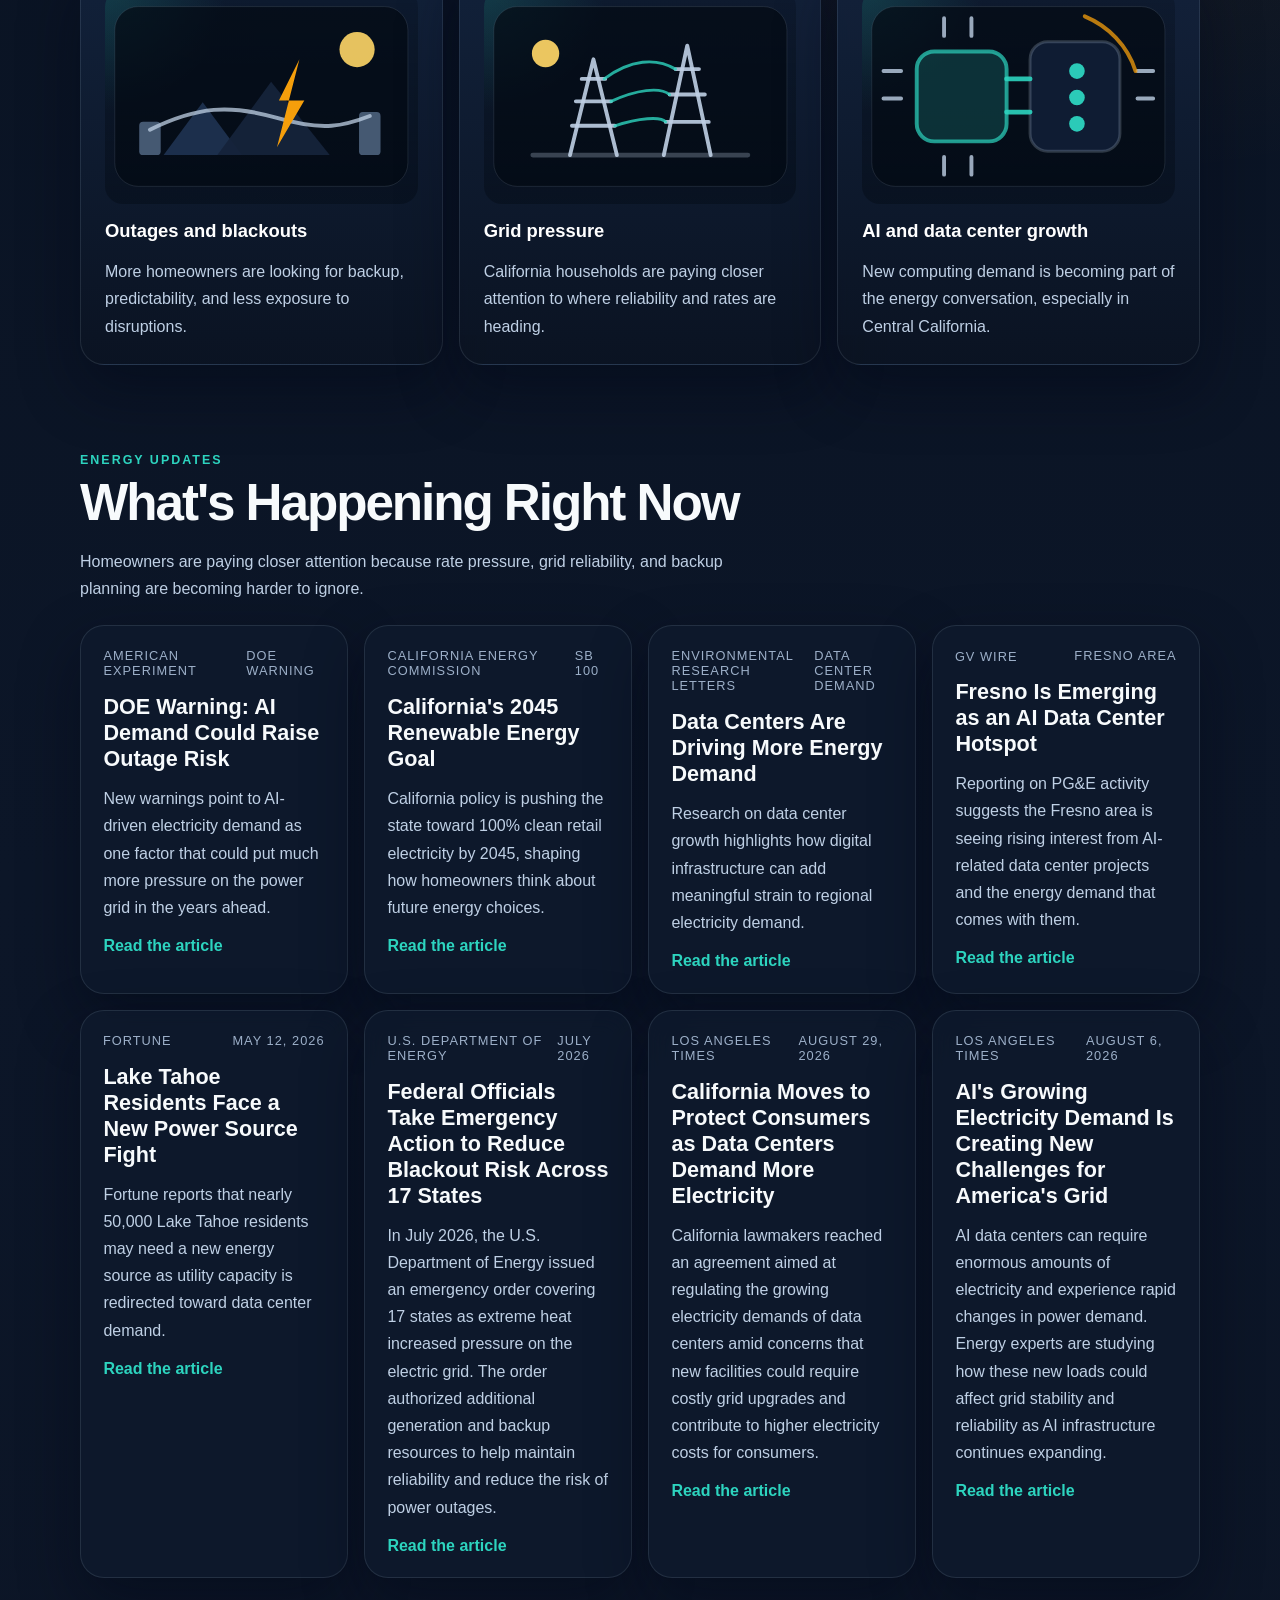
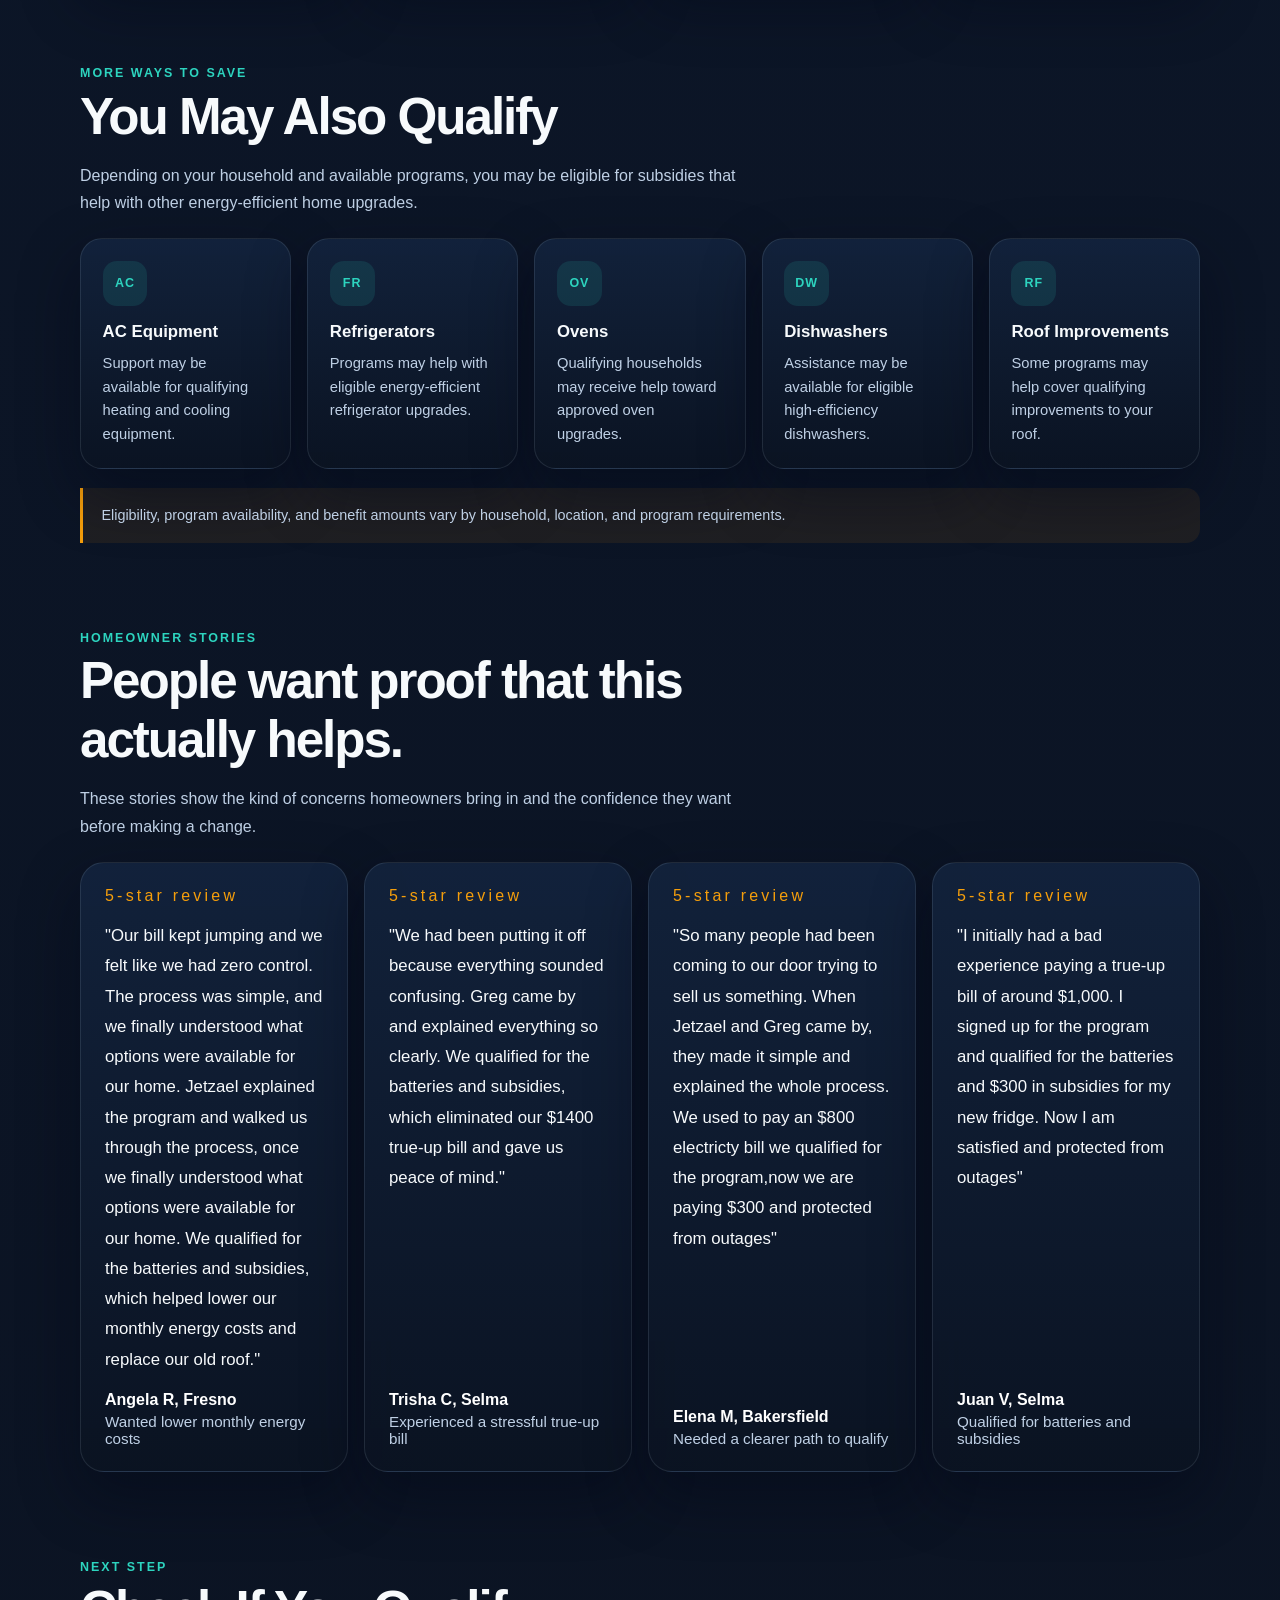
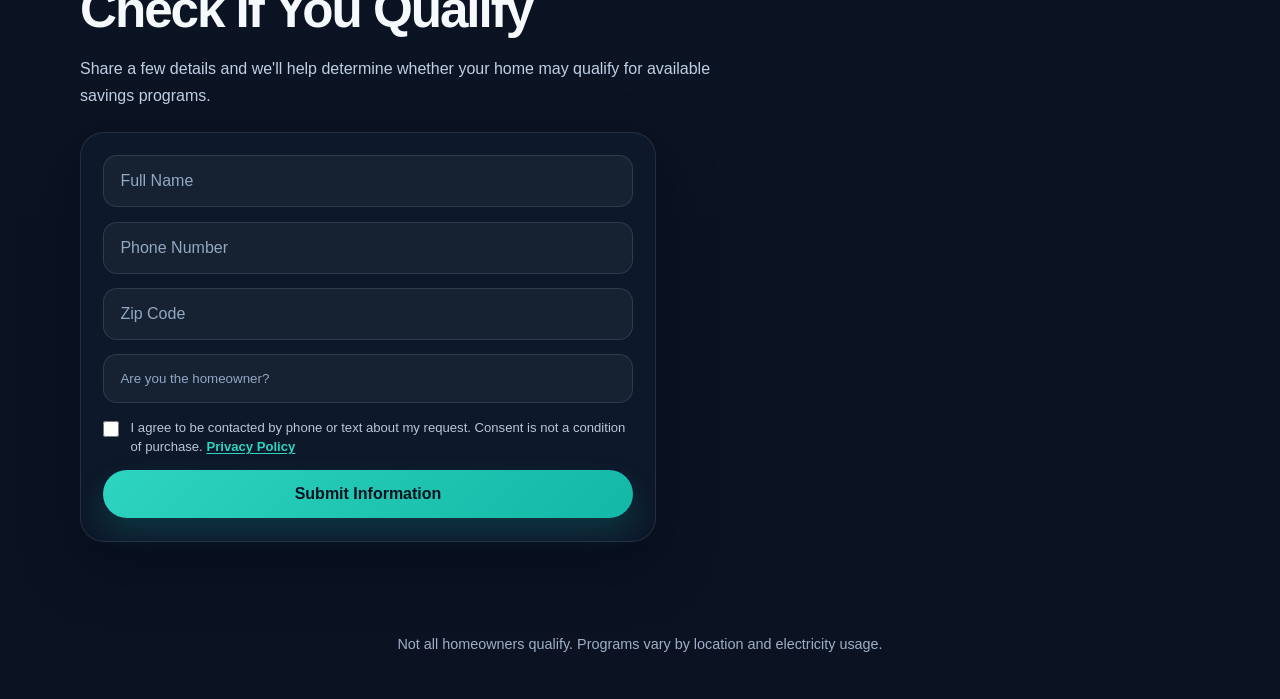
==== commit 00cc6472: "Update Website" ====
--- a/index.html
+++ b/index.html
@@ -364,12 +364,13 @@
           <article class="testimonial-card">
             <div class="testimonial-stars" aria-hidden="true" id="testimonialOneStars">5-star review</div>
             <p class="testimonial-quote" id="testimonialOneQuote">
-              "Our bill kept jumping and we felt like we had zero control. The
-              process was simple, and we finally understood what options were available
-              for our home."
+              "Our bill kept jumping and we felt like we had zero control. Jetzael explained the
+              program and walked us through the process, once we finally understood what options were available
+              for our home. We qualified for the batteries and subsidies, which helped lower our monthly energy costs and 
+              replace our old roof."
             </p>
             <div class="testimonial-footer">
-              <strong id="testimonialOneName">Angela R., Fresno</strong>
+              <strong id="testimonialOneName">Angela R, Fresno</strong>
               <span id="testimonialOneResult">Wanted lower monthly energy costs</span>
             </div>
           </article>
@@ -377,23 +378,23 @@
           <article class="testimonial-card">
             <div class="testimonial-stars" aria-hidden="true" id="testimonialTwoStars">5-star review</div>
             <p class="testimonial-quote" id="testimonialTwoQuote">
-              "After dealing with outage concerns every summer, we wanted more peace
-              of mind. It helped to talk through what programs and protections might fit."
+              "We had been putting if off becasue everything sounded confusing. Greg came by and explained everything so clearly.
+              We qualified for the batteries and subsidies, which eliminated my $1400 true-up bill and gave us peace of mind."
             </p>
             <div class="testimonial-footer">
-              <strong id="testimonialTwoName">Marcus T., Sacramento</strong>
-              <span id="testimonialTwoResult">Focused on backup and outage readiness</span>
+              <strong id="testimonialTwoName">Trisha C, Selma</strong>
+              <span id="testimonialTwoResult">Experienced a stressful true-up bill</span>
             </div>
           </article>
 
           <article class="testimonial-card">
-            <div class="testimonial-stars" aria-hidden="true" id="testimonialThreeStars">5-star review</div>
+            <div class="testimonial-stars" aria-hidden="true" id="testimonialThreeStars">4-star review</div>
             <p class="testimonial-quote" id="testimonialThreeQuote">
-              "We had been putting it off because everything sounded confusing. This
-              made the next step feel clear and much less overwhelming."
+              "So many people had been coming to our door trying to sell us something. When Jetzael and Greg came by, they made it 
+              simple and explained the whole process. We used to pay an $800 electricty bill we qualified for the program, now we are paying $300 and protected from outages"
             </p>
             <div class="testimonial-footer">
-              <strong id="testimonialThreeName">Elena M., Bakersfield</strong>
+              <strong id="testimonialThreeName">Elena M, Bakersfield</strong>
               <span id="testimonialThreeResult">Needed a clearer path to qualify</span>
             </div>
           </article>
@@ -404,7 +405,7 @@
               and qualified for the batteries and $300 in subsidies for my new fridge. Now I am satisfied and protected from outages"
             </p>
             <div class="testimonial-footer">
-              <strong id="testimonialFourName">Juan Vasquez, Selma</strong>
+              <strong id="testimonialFourName">Juan V, Selma</strong>
               <span id="testimonialFourResult">Qualified for batteries and subsidies</span>
             </div>
           </article>
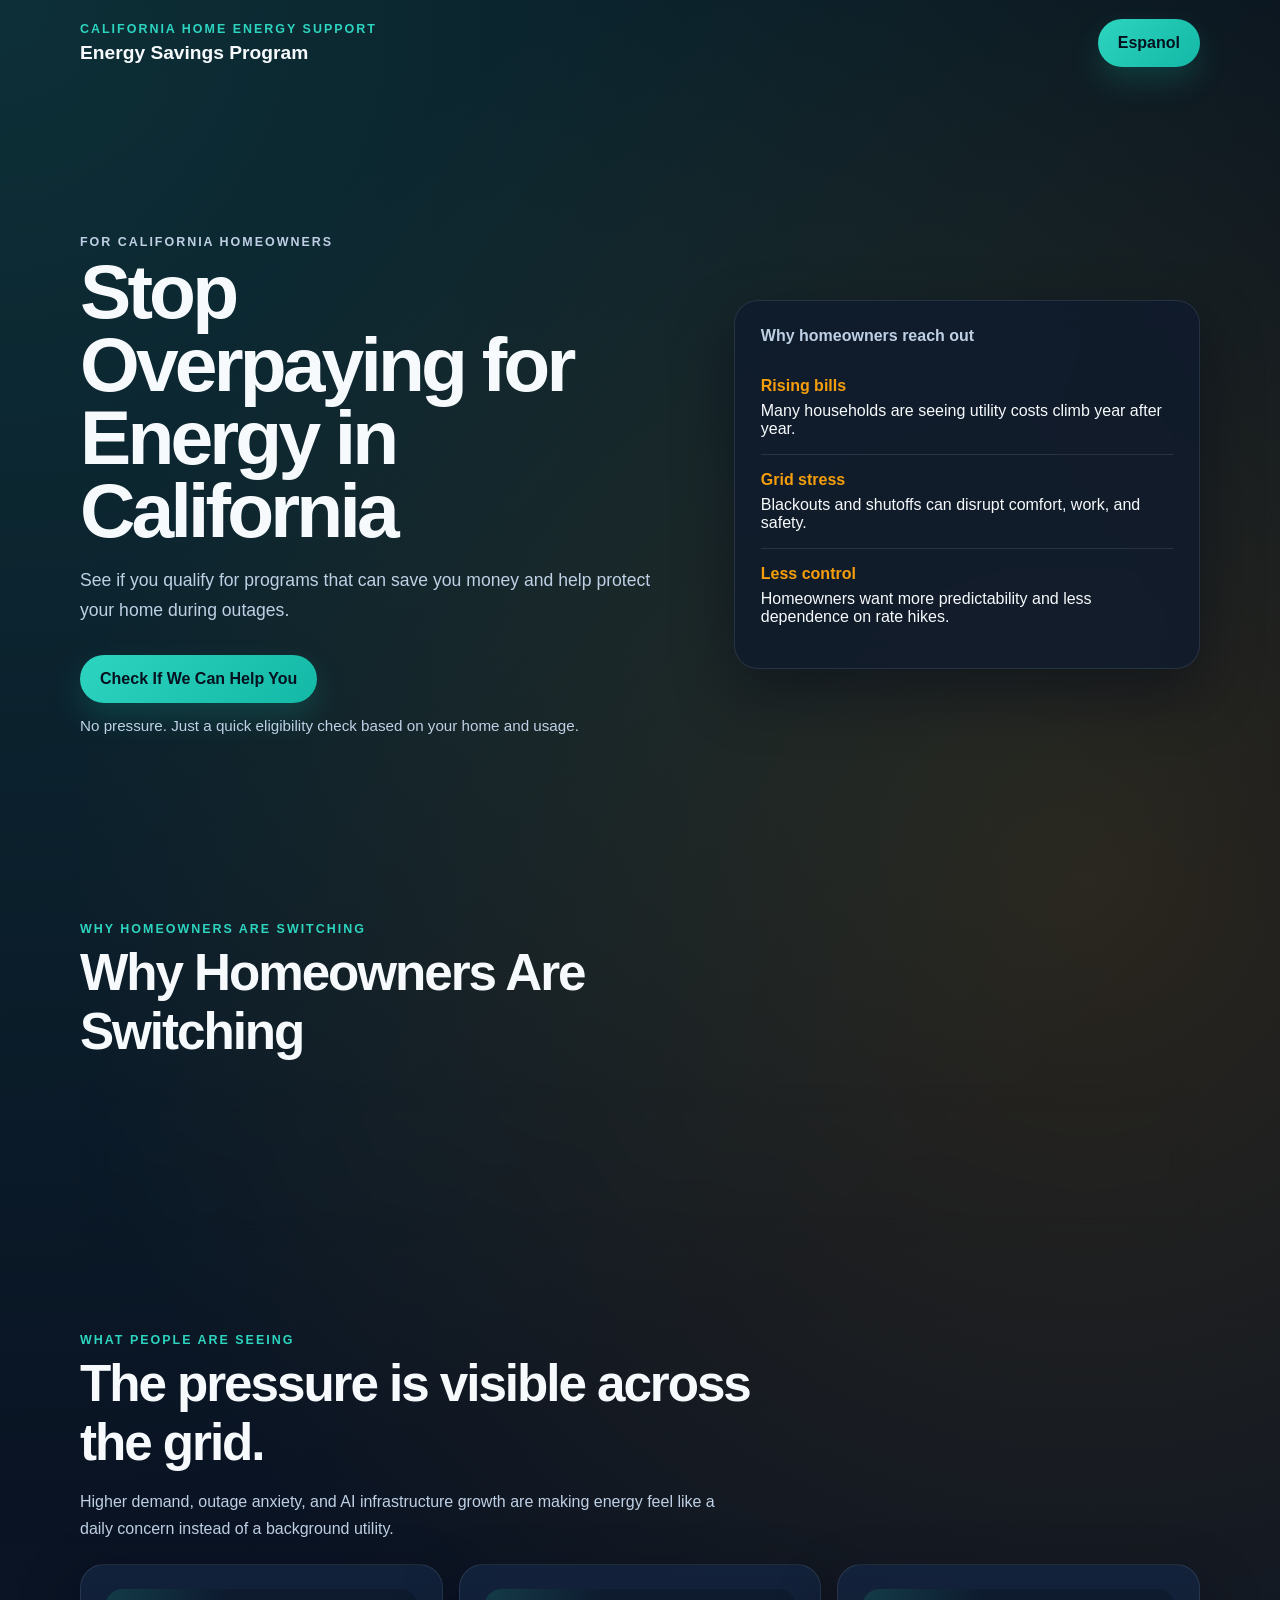
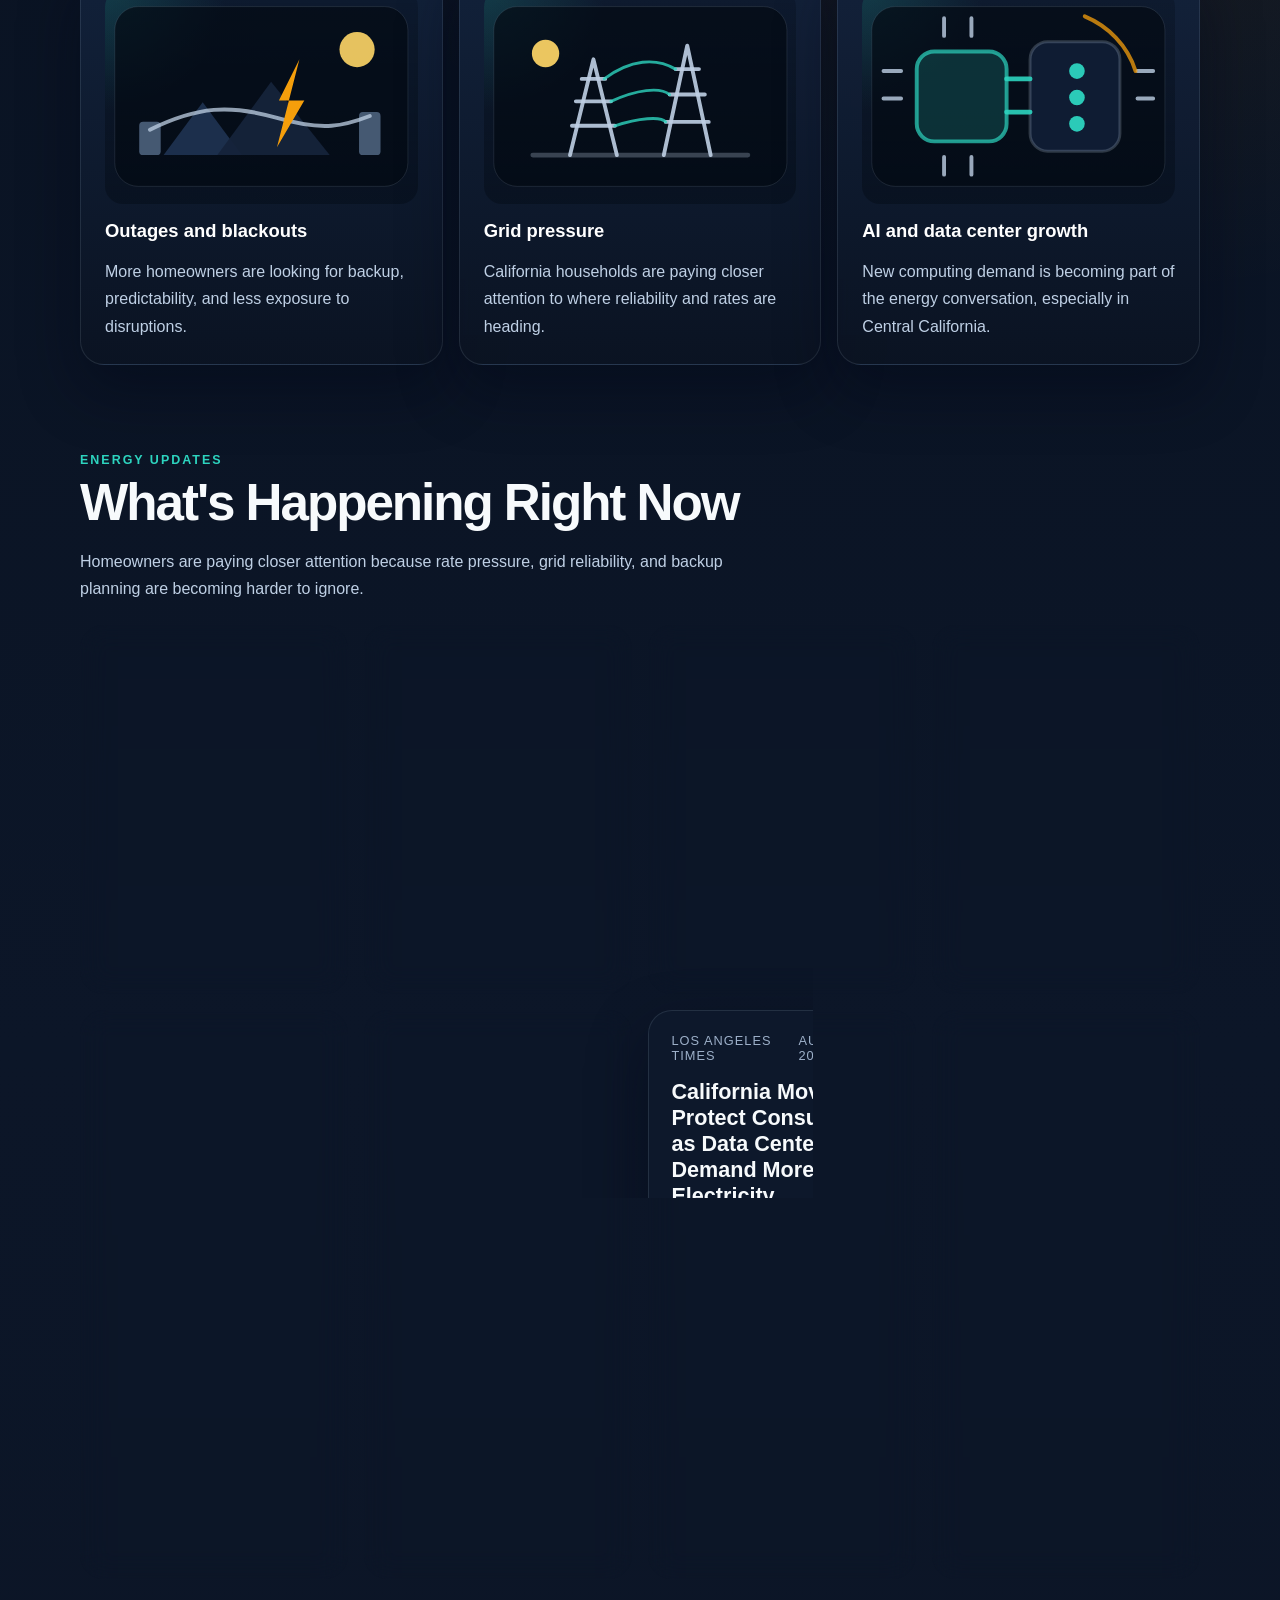
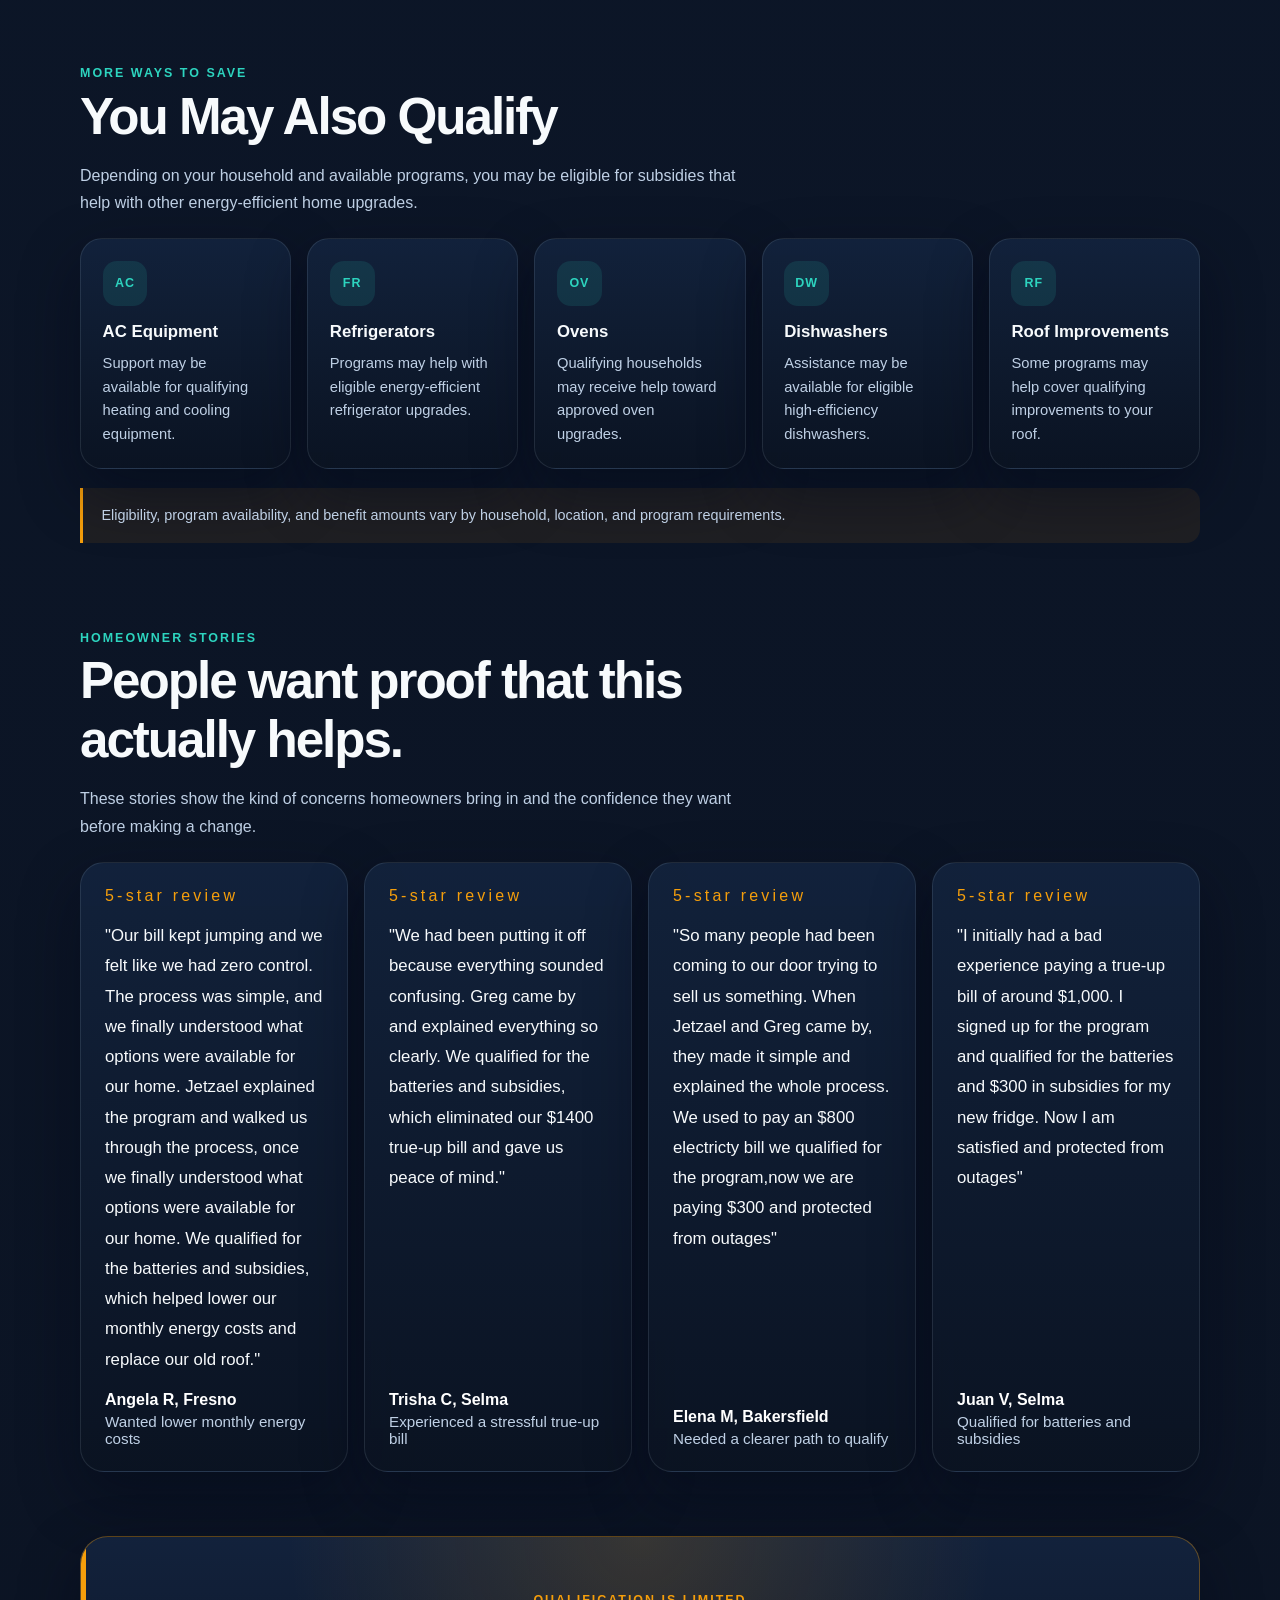
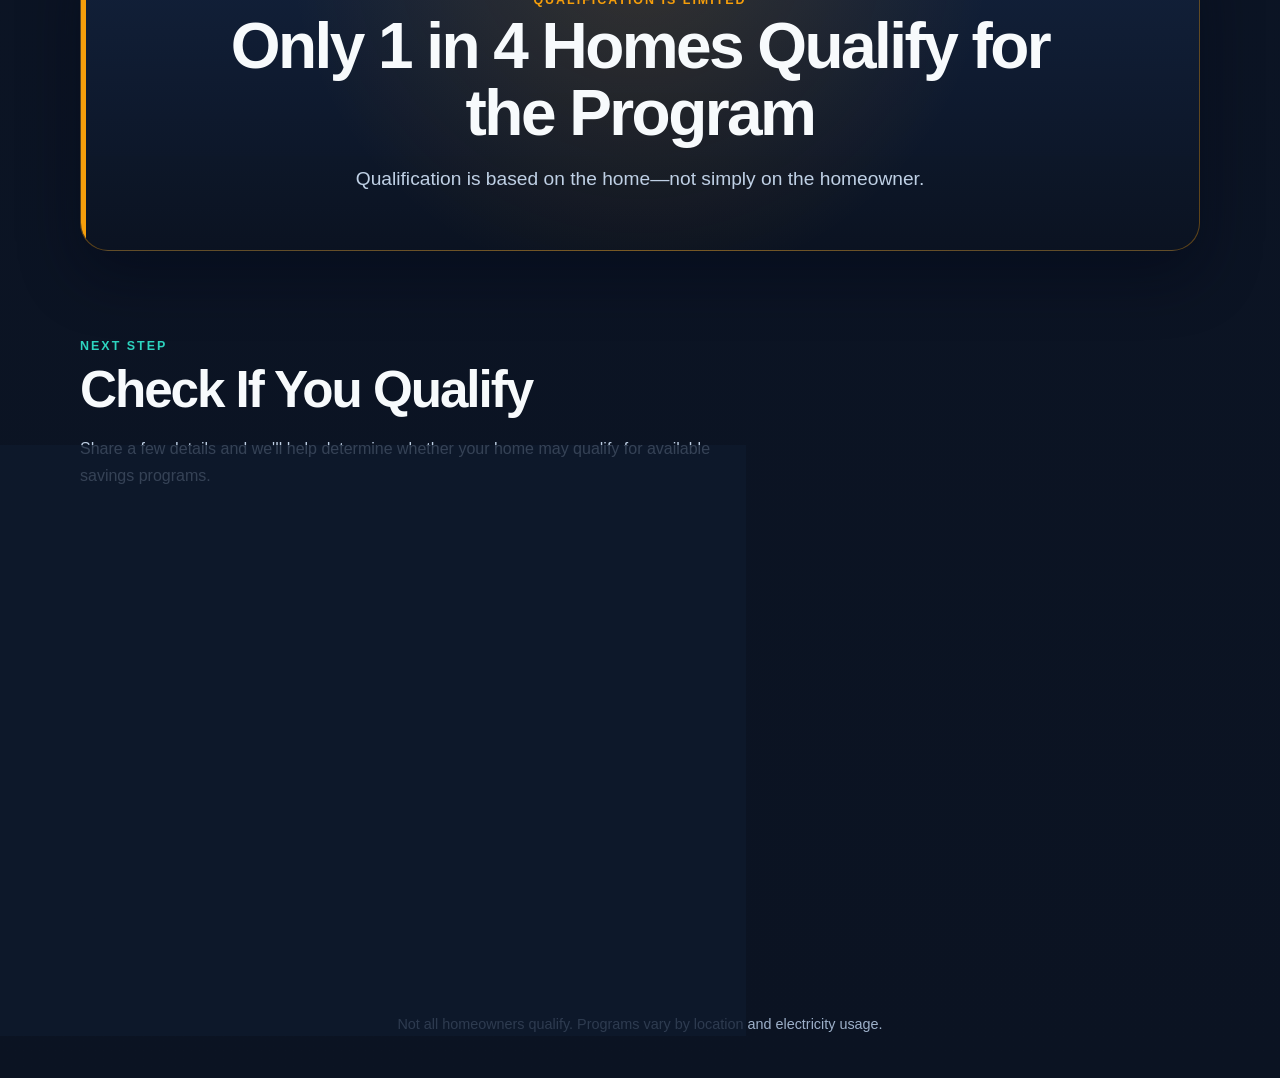
==== commit 72803535: "Add home qualification notice" ====
--- a/index.html
+++ b/index.html
@@ -412,6 +412,16 @@
         </div>
       </section>
 
+      <section class="section qualification-notice" aria-labelledby="qualificationNoticeTitle">
+        <div class="qualification-notice-card">
+          <p class="eyebrow" id="qualificationNoticeTag">Qualification is limited</p>
+          <h2 id="qualificationNoticeTitle">Only 1 in 4 Homes Qualify for the Program</h2>
+          <p id="qualificationNoticeText">
+            Qualification is based on the home—not simply on the homeowner.
+          </p>
+        </div>
+      </section>
+
       <section class="section form-section" id="qualify">
         <div class="section-heading">
           <p class="eyebrow" id="formTag">Next step</p>
--- a/styles.css
+++ b/styles.css
@@ -482,6 +482,51 @@
   font-size: 0.95rem;
 }
 
+.qualification-notice {
+  padding-top: 0;
+}
+
+.qualification-notice-card {
+  position: relative;
+  overflow: hidden;
+  padding: clamp(2rem, 5vw, 3.5rem);
+  border: 1px solid rgba(245, 158, 11, 0.35);
+  border-radius: 28px;
+  text-align: center;
+  background:
+    radial-gradient(circle at top, rgba(245, 158, 11, 0.16), transparent 55%),
+    linear-gradient(180deg, rgba(19, 35, 61, 0.96), rgba(11, 19, 34, 0.98));
+  box-shadow: var(--shadow);
+}
+
+.qualification-notice-card::before {
+  position: absolute;
+  inset: 0 auto 0 0;
+  width: 5px;
+  background: var(--warning);
+  content: "";
+}
+
+.qualification-notice-card .eyebrow {
+  color: var(--warning);
+}
+
+.qualification-notice-card h2 {
+  max-width: 52rem;
+  margin: 0 auto;
+  font-size: clamp(2rem, 5vw, 4rem);
+  line-height: 1.05;
+  letter-spacing: -0.04em;
+}
+
+.qualification-notice-card p:last-child {
+  max-width: 42rem;
+  margin: 1rem auto 0;
+  color: var(--muted);
+  font-size: clamp(1rem, 2vw, 1.2rem);
+  line-height: 1.6;
+}
+
 .form-section {
   padding-bottom: 5rem;
 }
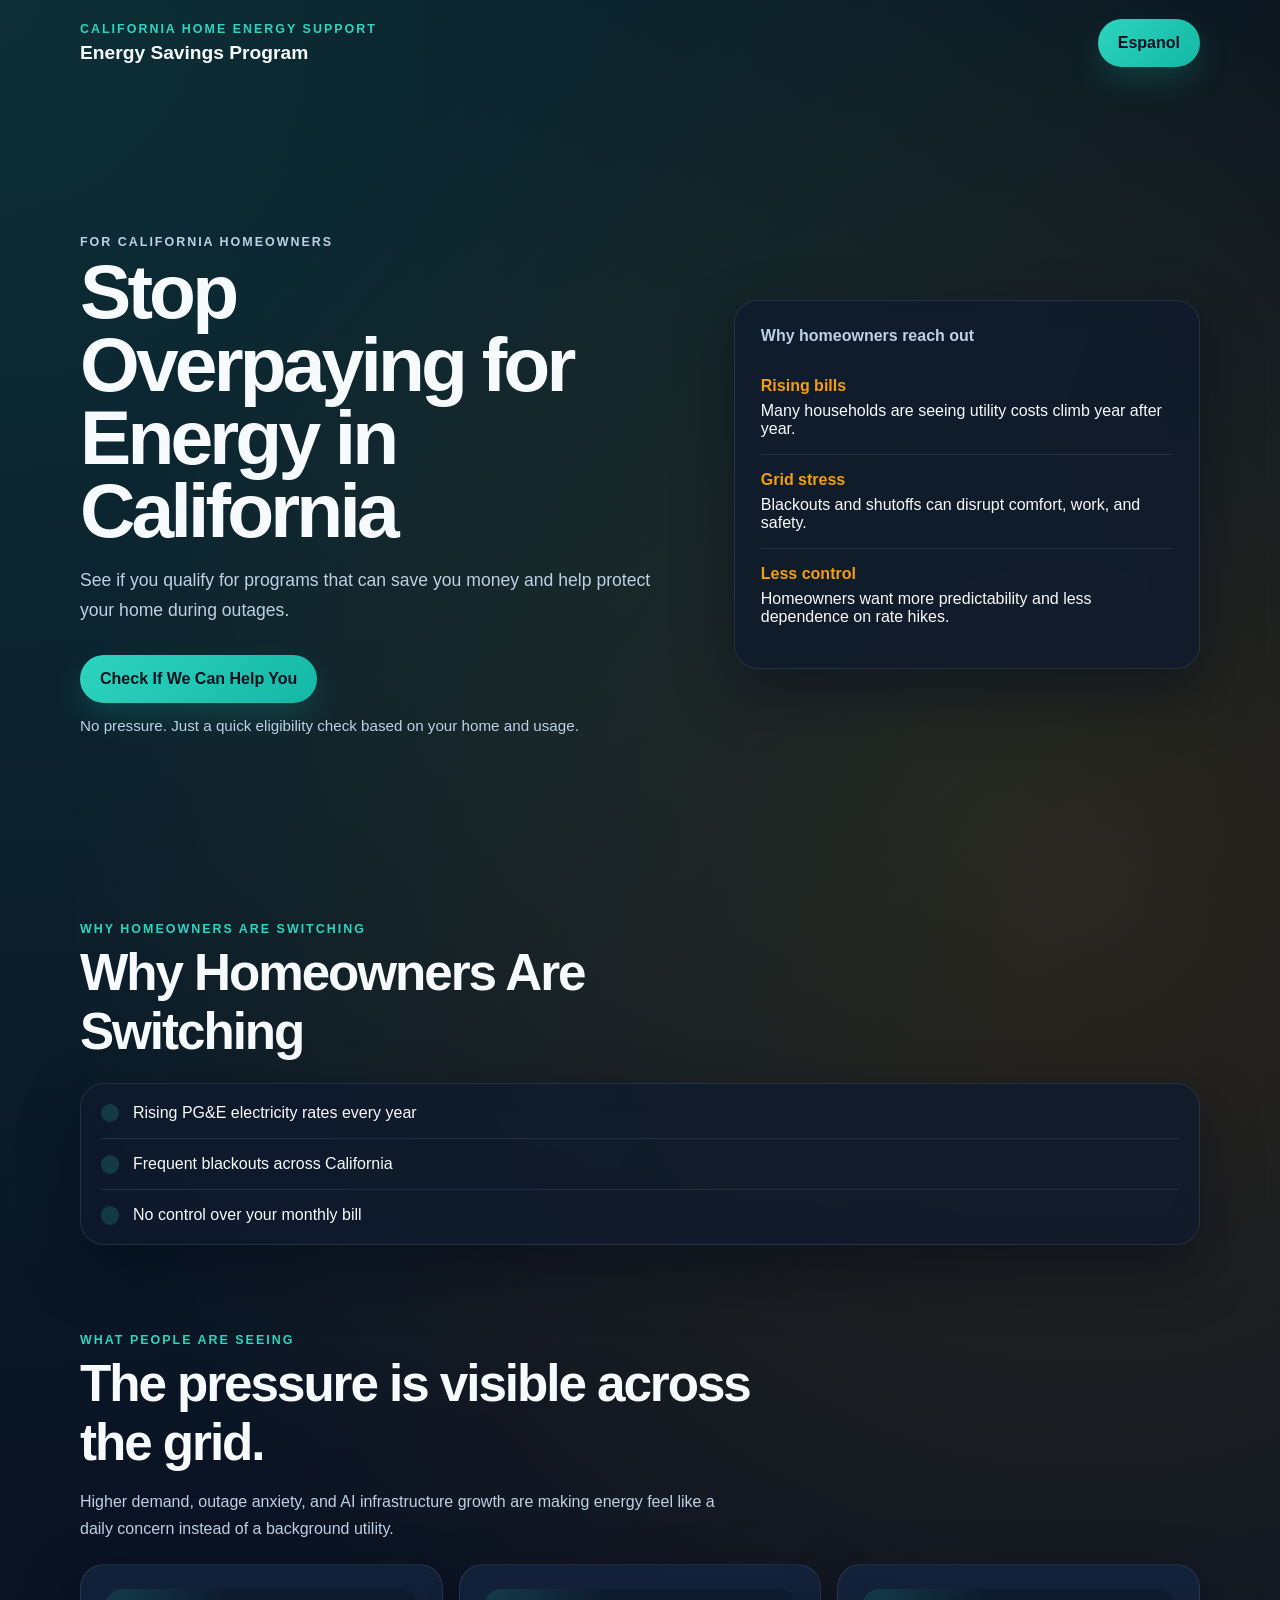
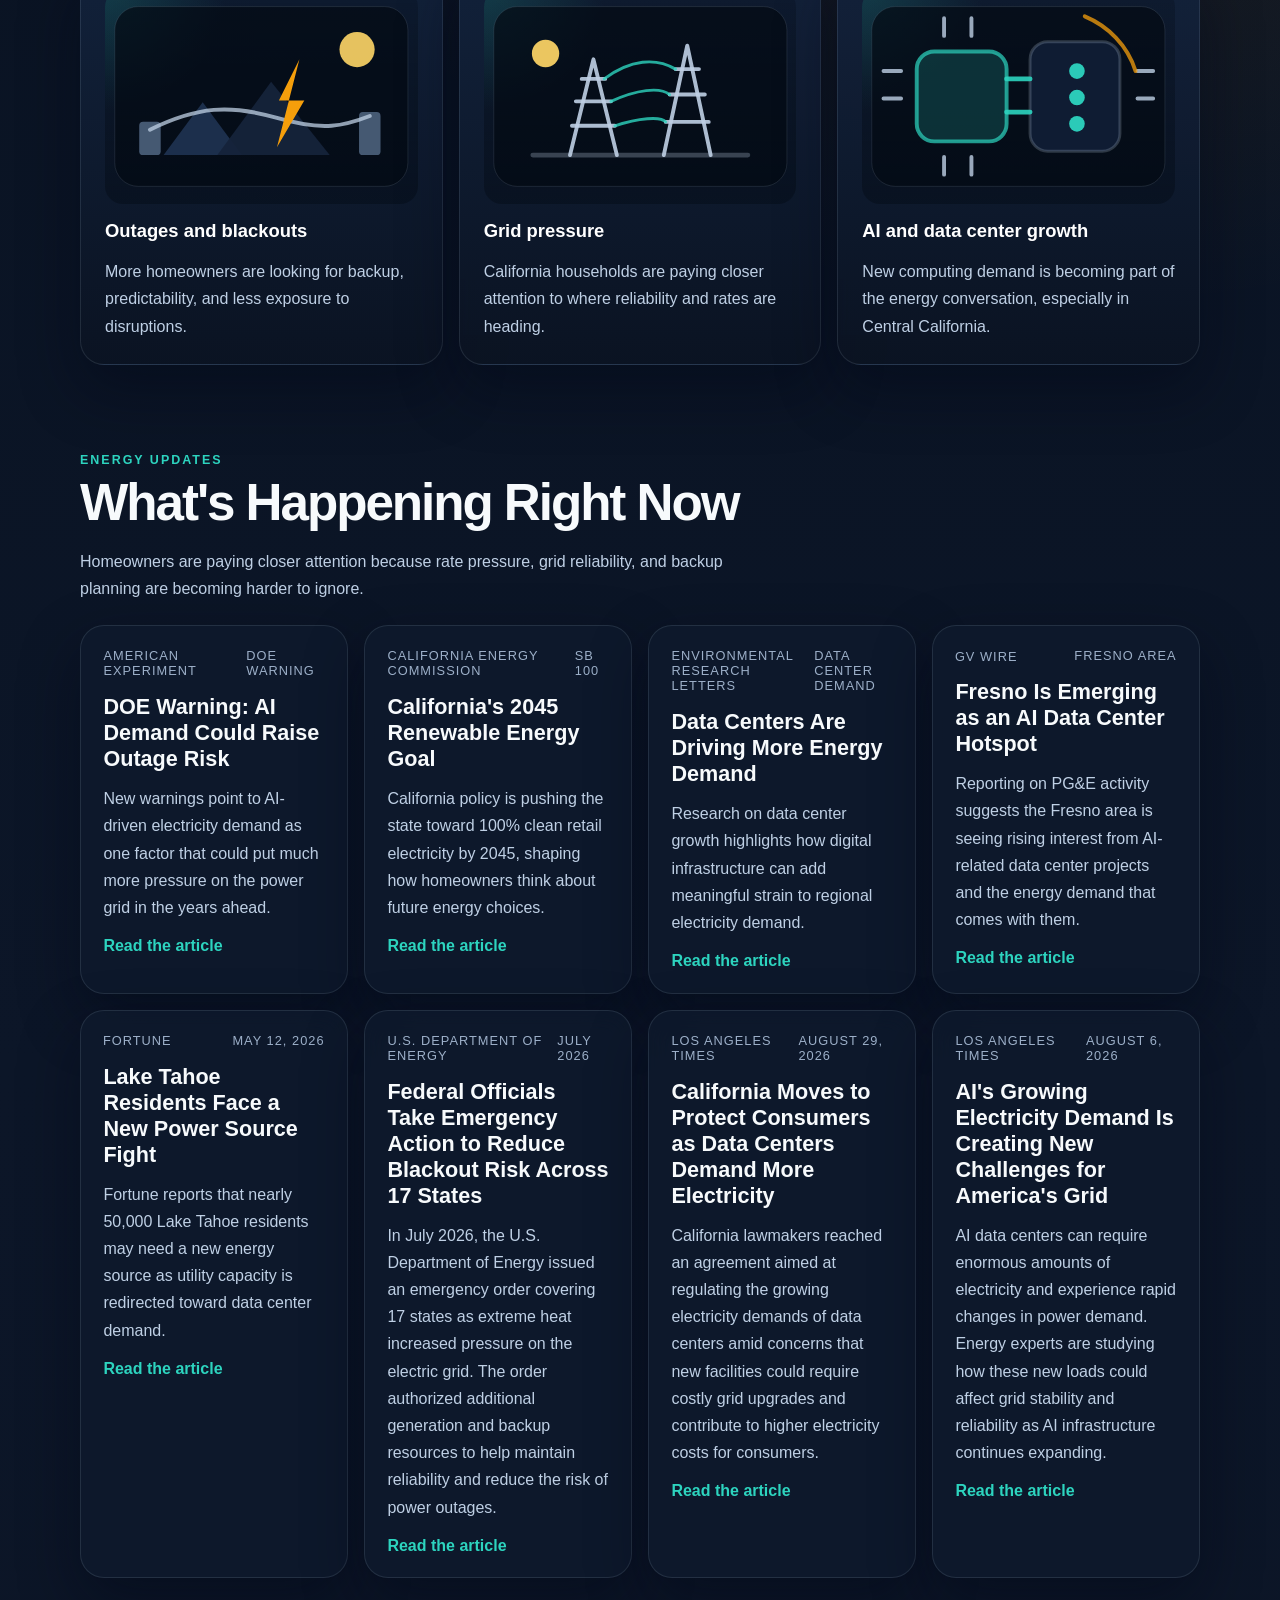
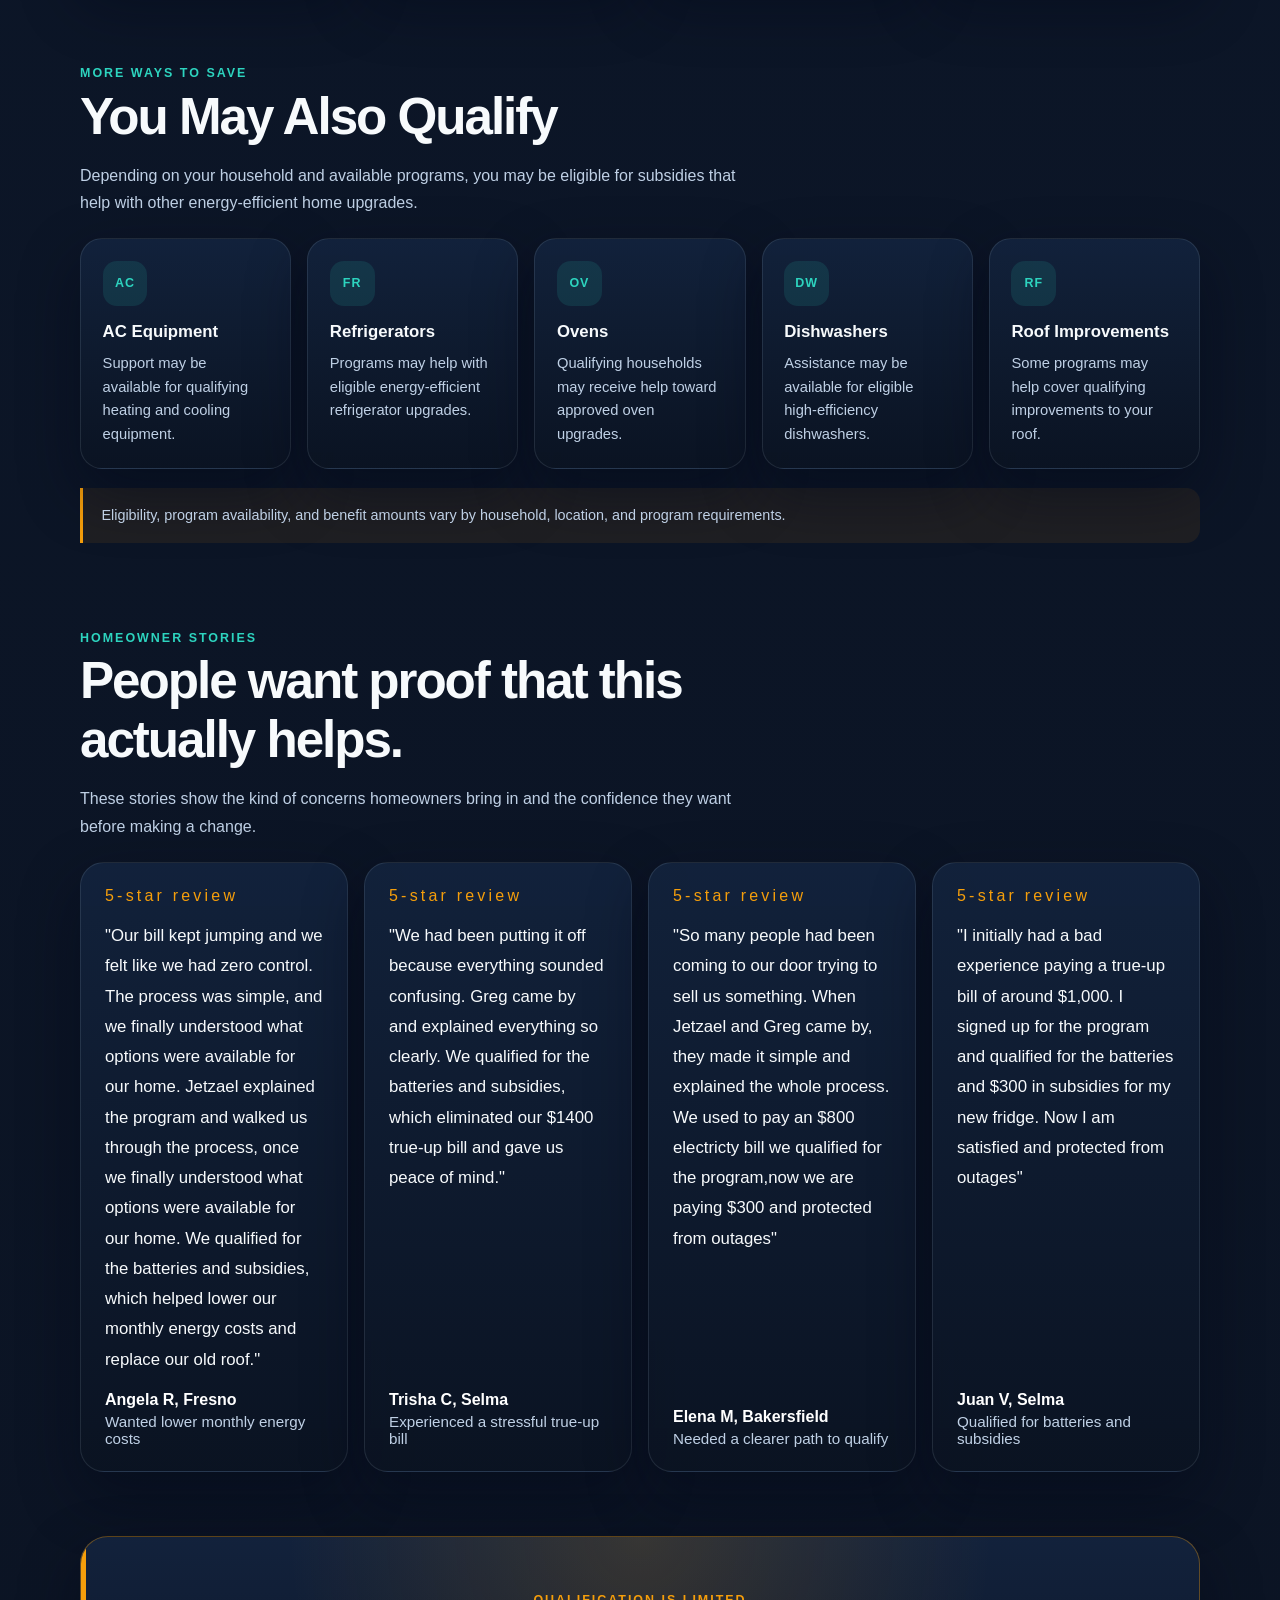
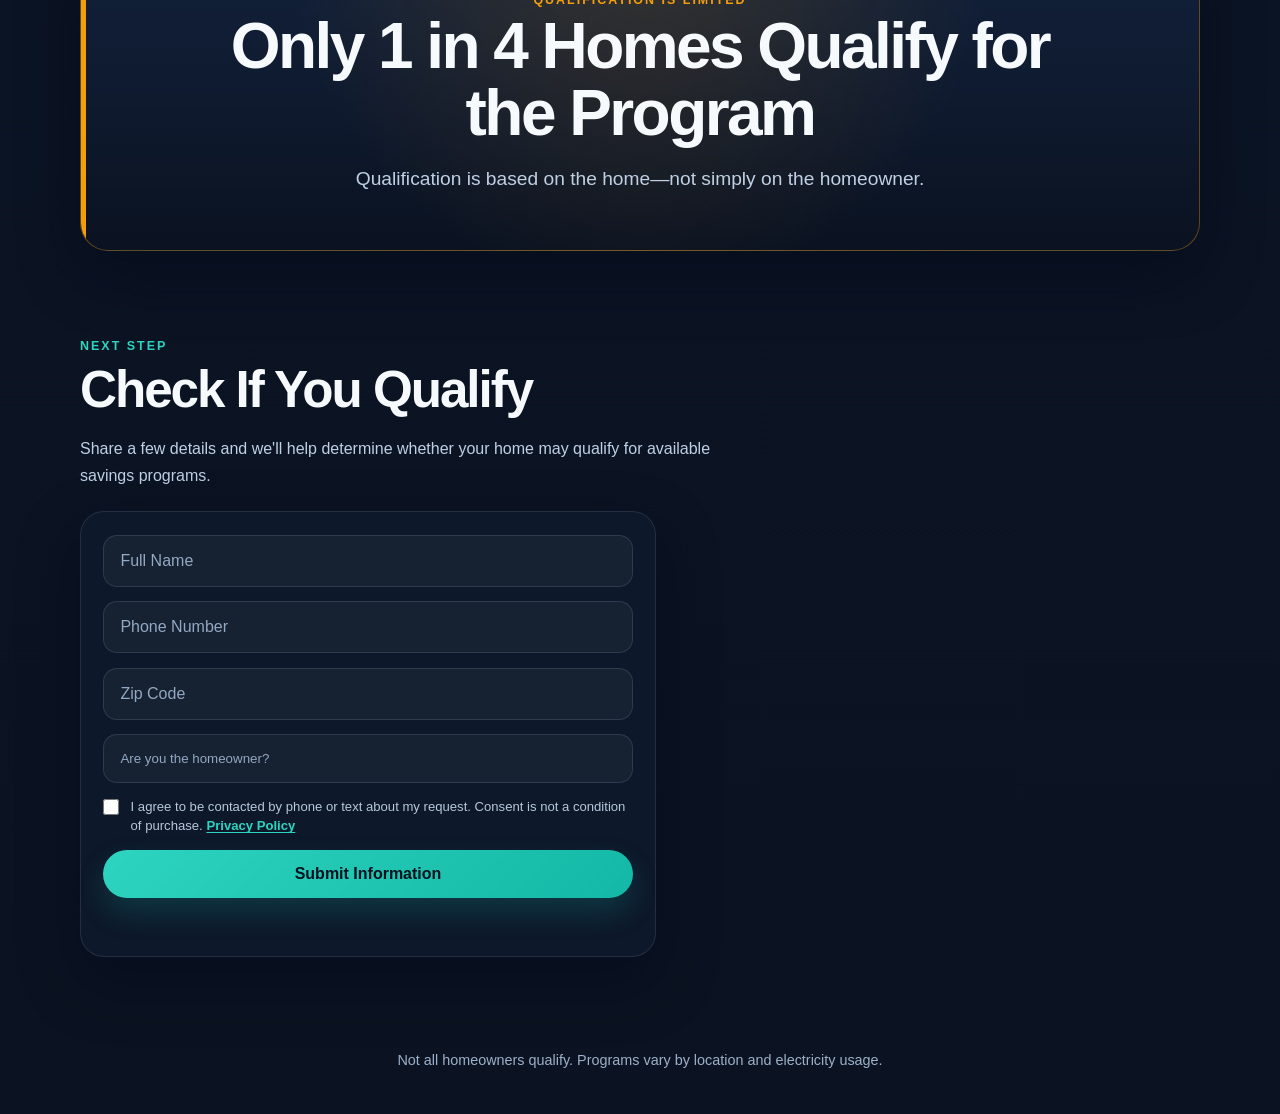
==== commit 1438f16e: "Connect lead form to Google Sheets" ====
--- a/index.html
+++ b/index.html
@@ -432,10 +432,10 @@
           </p>
         </div>
 
-        <form class="lead-form">
-          <input type="text" placeholder="Full Name" aria-label="Full Name" id="fullName" required />
-          <input type="tel" placeholder="Phone Number" aria-label="Phone Number" id="phoneNumber" required />
-          <input type="text" placeholder="Zip Code" aria-label="Zip Code" id="zipCode" required />
+        <form class="lead-form" id="leadForm">
+          <input type="text" name="fullName" placeholder="Full Name" aria-label="Full Name" id="fullName" autocomplete="name" maxlength="100" required />
+          <input type="tel" name="phoneNumber" placeholder="Phone Number" aria-label="Phone Number" id="phoneNumber" autocomplete="tel" maxlength="30" required />
+          <input type="text" name="zipCode" placeholder="Zip Code" aria-label="Zip Code" id="zipCode" inputmode="numeric" autocomplete="postal-code" pattern="[0-9]{5}(-[0-9]{4})?" maxlength="10" required />
           <select id="homeownerStatus" aria-label="Are you the homeowner?" required>
             <option value="" disabled selected id="homeownerPlaceholder">Are you the homeowner?</option>
             <option value="yes" id="homeownerYes">Yes, I own my home</option>
@@ -445,7 +445,12 @@
             <input type="checkbox" id="contactConsent" required />
             <span class="consent-copy"><span id="consentText">I agree to be contacted by phone or text about my request. Consent is not a condition of purchase.</span> <a href="privacy.html" id="privacyLink">Privacy Policy</a></span>
           </label>
+          <div class="form-honeypot" aria-hidden="true">
+            <label for="website">Leave this field blank</label>
+            <input type="text" id="website" name="website" tabindex="-1" autocomplete="off" />
+          </div>
           <button type="submit" id="submitText">Submit Information</button>
+          <p class="form-status" id="formStatus" role="status" aria-live="polite"></p>
         </form>
       </section>
     </main>
--- a/styles.css
+++ b/styles.css
@@ -584,6 +584,30 @@
   accent-color: var(--accent);
   flex: 0 0 auto;
 }
+
+.form-honeypot {
+  position: absolute;
+  left: -10000px;
+  width: 1px;
+  height: 1px;
+  overflow: hidden;
+}
+
+.form-status {
+  min-height: 1.5em;
+  margin: 0;
+  color: var(--muted);
+  font-size: 0.9rem;
+  line-height: 1.5;
+}
+
+.form-status.is-success {
+  color: var(--accent);
+}
+
+.form-status.is-error {
+  color: #fca5a5;
+}
 footer {
   padding: 0 0 2rem;
   color: #9db0c9;
